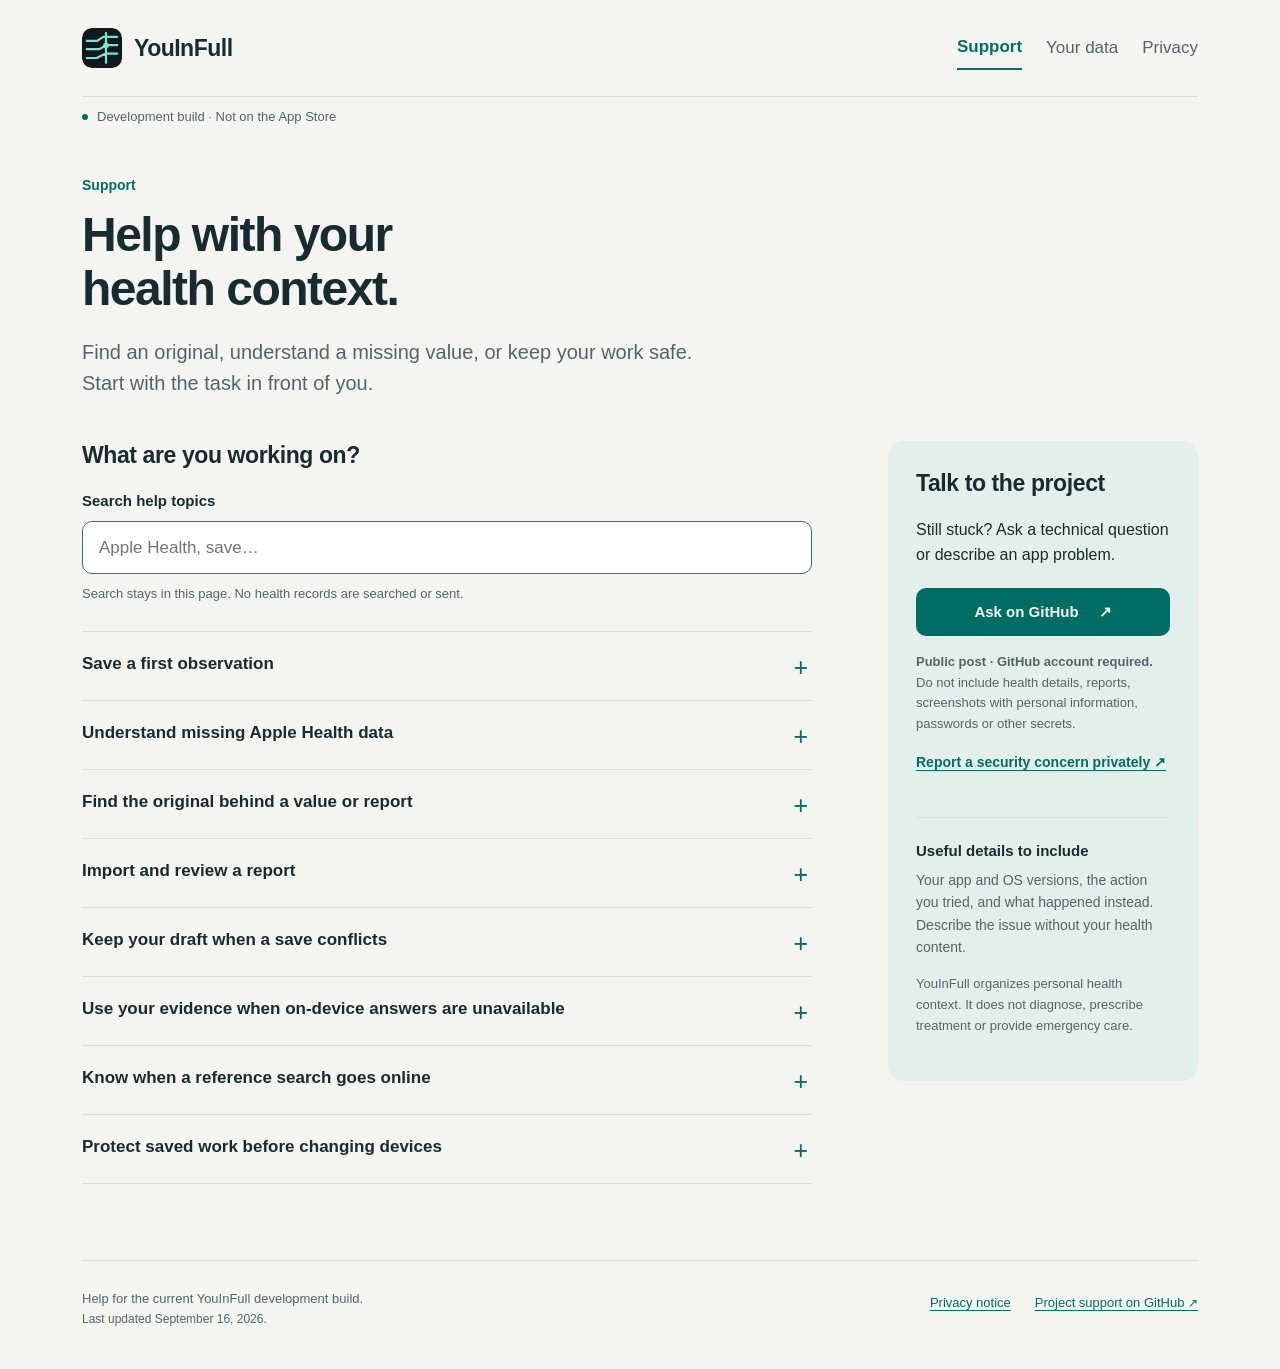
==== index.html @ e1ca1200 "Publish reviewed YouInFull development support and privacy pages" ====
<!doctype html>
<html lang="en"><head><meta charset="utf-8"><meta name="viewport" content="width=device-width,initial-scale=1"><meta name="color-scheme" content="light dark"><meta name="referrer" content="no-referrer"><meta http-equiv="Content-Security-Policy" content="default-src 'none'; style-src 'self'; script-src 'self'; img-src 'self'; connect-src 'none'; base-uri 'none'; form-action 'none'; object-src 'none'"><title>Support — YouInFull</title><meta name="description" content="Help with observations, Apple Health sources, original records and privacy in the current YouInFull development build."><link rel="icon" href="assets/mark.svg" type="image/svg+xml"><link rel="stylesheet" href="assets/style.css"><script src="assets/help.js" defer></script></head>
<body><a class="skip" href="#main">Skip to content</a><header class="header"><a class="brand" href="index.html" aria-label="YouInFull support home"><img src="assets/mark.svg" width="40" height="40" alt=""><span>YouInFull</span></a><nav aria-label="Main navigation"><a href="index.html" aria-current="page">Support</a><a href="your-data.html">Your data</a><a href="privacy.html">Privacy</a></nav></header>
<div class="maturity"><span class="status-dot" aria-hidden="true"></span>Development build · Not on the App Store</div>
<main id="main" tabindex="-1"><section class="intro"><p class="eyebrow">Support</p><h1>Help with your<br class="desktop-break"> health context.</h1><p class="lede">Find an original, understand a missing value, or keep your work safe. Start with the task in front of you.</p></section>
<div class="support-layout"><section class="help-column" aria-labelledby="topics-heading"><h2 id="topics-heading">What are you working on?</h2><div class="search" role="search"><label for="help-search">Search help topics</label><div class="search-controls"><input id="help-search" type="search" placeholder="Apple Health, save…" maxlength="160" autocomplete="off" aria-describedby="search-hint" aria-controls="topics"><button type="button" id="clear-search" hidden>Clear</button></div><p id="search-hint">Search stays in this page. No health records are searched or sent.</p></div><p id="search-status" role="status" aria-live="polite" hidden></p><div id="topics"><details class="topic" id="first-observation" data-topic><summary>Save a first observation</summary><div class="answer"><p>Open <strong>Timeline</strong> and choose <strong>Add an observation</strong>. Write what you noticed, check the date and choose <strong>Save</strong>. You do not need an account or Apple Health access to record your own words.</p><p>The editor closes after the save succeeds. Your observation belongs to the date you chose; open it again to read or edit it.</p></div></details><details class="topic" id="missing-health" data-topic><summary>Understand missing Apple Health data</summary><div class="answer"><p>Open <strong>Settings → Health data &amp; sources</strong> to connect the information you choose. Check the selected time period and the source’s last successful update.</p><p>Apple does not tell an app which individual read permissions you declined. An empty period can mean no readable observations, not necessarily denied access. Gaps are not recorded zeros.</p><p>Manage access in <strong>Apple Health → your profile → Apps → YouInFull</strong>. Changing access does not erase originals in Apple Health.</p></div></details><details class="topic" id="inspect-original" data-topic><summary>Find the original behind a value or report</summary><div class="answer"><p>Choose a measurement’s name or value to open its history and source details. Dates, units, methods and coverage explain what you are looking at; different measurement lanes use different scales.</p><p>For a document, open its record and inspect the retained original. Extracted or organized text is not a replacement for the original report.</p></div></details><details class="topic" id="import-report" data-topic><summary>Import and review a report</summary><div class="answer"><p>Choose <strong>Import a report</strong> on Timeline and select a document with the system file picker. YouInFull retains the imported original on this device.</p><p>Review any proposed organization against the original words and dates before saving it as Health Memory. A generated proposal is not automatically a health fact.</p></div></details><details class="topic" id="save-conflict" data-topic><summary>Keep your draft when a save conflicts</summary><div class="answer"><p>If an item changed while you were editing, keep the editor open. Inspect the saved version, then explicitly choose whether to keep your draft or use the saved version. Choose <strong>Save</strong> only after resolving the difference.</p><p>A removed item cannot be silently restored by an old editor. Where offered, saving your draft as a new item creates a separate identity.</p></div></details><details class="topic" id="answers" data-topic><summary>Use your evidence when on-device answers are unavailable</summary><div class="answer"><p>Open <strong>Settings → Intelligence</strong> to check availability. A compatible device and available Apple model assets are needed for on-device explanations.</p><p>Your saved evidence, investigations, local search and exact comparisons remain useful without an answer. An interpretation may also be withheld when the selected records cannot reliably support it. Inspect the originals or use a smaller, more focused selection.</p></div></details><details class="topic" id="reference-search" data-topic><summary>Know when a reference search goes online</summary><div class="answer"><p>Public-reference searches are different from exploring your own saved health evidence. When you request a reference, the entered term or code is sent to the selected National Library of Medicine service: MedlinePlus Connect, DailyMed or PubMed/NCBI.</p><p>Use a general term or code, not your personal history, name or identifiers. Read <a href="privacy.html#references">what these requests disclose</a>.</p></div></details><details class="topic" id="recovery" data-topic><summary>Protect saved work before changing devices</summary><div class="answer"><p>The current development build does <strong>not</strong> provide supported cross-device transfer or lost-device restore. Its local health store and retained documents are excluded from device backup.</p><p><strong>Do not delete or reinstall the app to troubleshoot.</strong> Removing it can lose YouInFull-owned work on that device. Keep original reports separately. Apple Health’s own data and synchronization are separate from YouInFull-owned observations, investigations and memory.</p><p>See <a href="your-data.html#recovery">device change and recovery</a> for the current boundary.</p></div></details></div><div id="no-results" hidden><h3>No help topics match.</h3><p>Try a shorter phrase or browse all topics.</p><button type="button" id="browse-all">Show all help topics</button></div></section>
<aside class="contact" aria-labelledby="contact-heading"><h2 id="contact-heading">Talk to the project</h2><p>Still stuck? Ask a technical question or describe an app problem.</p><a class="button" href="https://github.com/SubhashchandraBabuMannava/YouInFull-Support/issues/new?template=help.yml">Ask on GitHub <span aria-hidden="true">↗</span></a><p class="small"><strong>Public post · GitHub account required.</strong> Do not include health details, reports, screenshots with personal information, passwords or other secrets.</p><a class="text-action" href="https://github.com/SubhashchandraBabuMannava/YouInFull-Support/security/advisories/new">Report a security concern privately <span aria-hidden="true">↗</span></a><div class="support-checklist"><h3>Useful details to include</h3><p>Your app and OS versions, the action you tried, and what happened instead. Describe the issue without your health content.</p></div><p class="small">YouInFull organizes personal health context. It does not diagnose, prescribe treatment or provide emergency care.</p></aside></div></main>
<footer><p>Help for the current YouInFull development build.<br><span>Last updated September 16, 2026.</span></p><div><a href="privacy.html">Privacy notice</a><a href="https://github.com/SubhashchandraBabuMannava/YouInFull-Support">Project support on GitHub <span aria-hidden="true">↗</span></a></div></footer></body></html>
---- assets/style.css ----
*{box-sizing:border-box}html{scroll-behavior:smooth;scroll-padding-top:24px}body{margin:0;background:var(--canvas);color:var(--ink);font-family:-apple-system,BlinkMacSystemFont,"Segoe UI",sans-serif;font-size:1.0625rem;line-height:1.6;-webkit-font-smoothing:antialiased} :root{--canvas:#f4f5f1;--surface:#fff;--ink:#182c30;--muted:#52666a;--accent:#006d63;--line:#d9e1dc;--soft:#e4eeea}a{color:var(--accent);text-underline-offset:.22em;text-decoration-thickness:1px}a:hover{text-decoration-thickness:2px}a:focus-visible,button:focus-visible,input:focus-visible,summary:focus-visible{outline:3px solid var(--accent);outline-offset:4px}button,input{font:inherit}button,.button{display:inline-flex;align-items:center;justify-content:center;gap:20px;min-height:48px;padding:12px 18px;border:0;border-radius:10px;background:var(--accent);color:var(--canvas);font-weight:600;cursor:pointer;text-decoration:none}button:hover,.button:hover{filter:brightness(.92)}.button:active,button:active{transform:translateY(1px)}[hidden]{display:none!important}.skip{position:absolute;top:-90px;left:20px;z-index:10;background:var(--surface);padding:12px 20px}.skip:focus{top:10px}.header{max-width:1180px;margin:auto;min-height:96px;display:flex;align-items:center;justify-content:space-between;gap:20px;padding:16px 32px}.brand{display:flex;align-items:center;gap:12px;color:var(--ink);font-size:1.4375rem;font-weight:650;letter-spacing:-.5px;text-decoration:none}.brand img{border-radius:10px}nav{display:flex;gap:24px}.header nav a{min-height:44px;display:flex;align-items:center;color:var(--muted);text-decoration:none}.header nav a[aria-current]{color:var(--accent);font-weight:650;border-bottom:2px solid var(--accent)}.maturity{display:flex;align-items:center;gap:9px;max-width:1116px;margin:0 auto;color:var(--muted);font-size:0.8125rem;padding:10px 0;border-top:1px solid var(--line)}.status-dot{width:6px;height:6px;border-radius:50%;background:var(--accent);flex:none}main{max-width:1180px;margin:auto;padding:36px 32px 76px}main:focus{outline:none}.intro{max-width:680px;margin-bottom:42px}.eyebrow{color:var(--accent);font-size:0.875rem;font-weight:650;margin:0 0 12px}h1{font-size:clamp(2rem,4vw,3rem);line-height:1.13;letter-spacing:-1.5px;font-weight:650;margin:0 0 20px}h2{font-size:1.4375rem;line-height:1.3;letter-spacing:-.4px;font-weight:650;margin:0 0 18px}h3{font-size:1.125rem;line-height:1.4;margin:0 0 8px;font-weight:650}p{margin:0 0 16px}.lede{font-size:1.25rem;line-height:1.55;color:var(--muted);max-width:620px}.support-layout{display:grid;grid-template-columns:minmax(0,1fr) 310px;gap:76px;align-items:start}.search{margin:0 0 26px}.search label{font-size:0.9375rem;font-weight:600;display:block;margin-bottom:8px}.search-controls{display:flex;align-items:center;gap:12px}.search input{width:100%;min-width:0;min-height:52px;border:1px solid var(--muted);border-radius:10px;background:var(--surface);color:var(--ink);padding:12px 16px}.search button{padding:10px 14px}.search p{font-size:0.8125rem;color:var(--muted);margin:10px 0 0}.topic{border-top:1px solid var(--line);padding:2px 0}.topic:last-child{border-bottom:1px solid var(--line)}summary{list-style:none;cursor:pointer;position:relative;min-height:64px;padding:18px 2.2rem 18px 0;font-weight:600;line-height:1.45}summary::-webkit-details-marker{display:none}summary:after{content:"+";position:absolute;right:4px;top:15px;color:var(--accent);font-size:1.5625rem;font-weight:400}details[open]>summary:after{content:"−"}.answer{padding:0 24px 10px 0;color:var(--muted)}.answer strong{color:var(--ink);font-weight:600}.answer p:last-child{margin-bottom:16px}.contact{padding:28px;background:var(--soft);border-radius:16px}.contact-mark{margin:0 0 22px}.contact p{font-size:1rem}.contact .button{width:100%;margin:4px 0 16px;font-size:0.9375rem}.contact .small{font-size:0.8125rem;line-height:1.6;color:var(--muted)}.text-action{display:block;min-height:44px;font-size:0.875rem;font-weight:600;margin:10px 0 20px}.support-checklist{padding-top:22px;border-top:1px solid var(--line);margin-top:22px}.support-checklist h3{font-size:0.9375rem}.support-checklist p{font-size:0.875rem;color:var(--muted)}#search-status{font-size:0.875rem;color:var(--muted)}#no-results{padding:20px 0}.reading-layout{display:grid;grid-template-columns:205px minmax(0,700px);gap:60px;align-items:start}.page-index{position:sticky;top:28px;padding-top:8px}.page-index nav{display:flex;flex-direction:column;gap:4px;font-size:0.9375rem}.page-index a{display:block;min-height:44px;padding:9px 0;text-decoration:none}.reading>h1{max-width:650px}.reading section{scroll-margin-top:24px}.reading>section{padding:28px 0 6px}.reading p{max-width:680px}.reading>section p{color:var(--muted)}.reading strong{color:var(--ink)}.reading .distinctions{display:grid;grid-template-columns:1fr 1fr;gap:24px 32px}.distinctions section{padding-top:16px;border-top:1px solid var(--line)}.distinctions p{font-size:1rem}.reading-end{padding-top:28px}.not-found{padding:40px 0 80px}.not-found .button{margin-top:15px}footer{max-width:1116px;margin:auto;padding:28px 0 36px;border-top:1px solid var(--line);display:flex;justify-content:space-between;gap:32px;font-size:0.8125rem;color:var(--muted)}footer p{margin:0}footer div{display:flex;gap:24px;align-items:flex-start}footer a{display:inline-block;min-height:44px;padding-top:4px}footer span{font-size:0.75rem}
@media(prefers-color-scheme:dark){:root{--canvas:#101a1d;--surface:#19272b;--ink:#f1f6f1;--muted:#b4c7c8;--accent:#83dfcb;--line:#364b50;--soft:#19272b}button:hover,.button:hover{filter:brightness(1.1)}}
@media(max-width:900px){.support-layout{gap:32px;grid-template-columns:minmax(0,1fr) 280px}.reading-layout{grid-template-columns:170px minmax(0,1fr);gap:32px}.maturity,footer{margin-left:32px;margin-right:32px}}
@media(max-width:700px){.header{padding:14px 20px;flex-wrap:wrap;gap:4px;min-height:86px}.brand{font-size:1.3125rem}.brand img{width:34px;height:34px}.header nav{gap:20px;font-size:0.875rem;flex-wrap:wrap}.maturity{margin:0 20px;font-size:0.75rem;padding:10px 0}main{padding:30px 20px 44px}.intro{margin-bottom:30px}h1{letter-spacing:-.9px}.desktop-break{display:none}.lede{font-size:1.125rem}.support-layout{display:flex;flex-direction:column;gap:34px}.help-column{width:100%}.contact{width:100%;padding:24px}.contact-mark{width:48px;height:48px;margin-bottom:16px}.contact .button{width:auto}.reading-layout{display:flex;flex-direction:column;gap:20px}.page-index{position:static;width:100%;padding:0}.page-index>.eyebrow{margin-bottom:2px}.page-index nav{flex-direction:row;flex-wrap:wrap;gap:0 20px;font-size:0.875rem}.page-index a{min-height:44px}.reading .distinctions{grid-template-columns:1fr;gap:4px}.answer{padding-right:0}.search-controls{gap:8px}footer{margin:0 20px;padding:24px 0;display:block}footer div{gap:22px;margin-top:16px}.reading>section{padding-top:24px}}
@media(max-width:390px){.header{gap:8px}.header nav{width:100%;justify-content:space-between}.header nav a{min-height:44px}.maturity{font-size:0.75rem}.search-controls{flex-wrap:wrap}.search input{flex:1 1 210px}.search button{flex:none}}
@media(prefers-contrast:more){:root{--muted:#253d42;--line:#64766e}a{text-decoration-thickness:2px}summary{font-weight:700}}@media(prefers-contrast:more) and (prefers-color-scheme:dark){:root{--muted:#e5eeeb;--line:#859c93}}
@media(prefers-reduced-motion:reduce){html{scroll-behavior:auto}*,*:before,*:after{transition:none!important;animation:none!important}.button:active,button:active{transform:none}}
@media print{body{background:#fff;color:#000}header,.maturity,.page-index,footer,.search,#search-status{display:none}.reading-layout,.support-layout{display:block}main{max-width:none;padding:0}h1{font-size:28pt}.reading>section{break-inside:avoid}a{color:#000}.contact{background:none}details:not([open])>.answer{display:block}summary:after{display:none}}
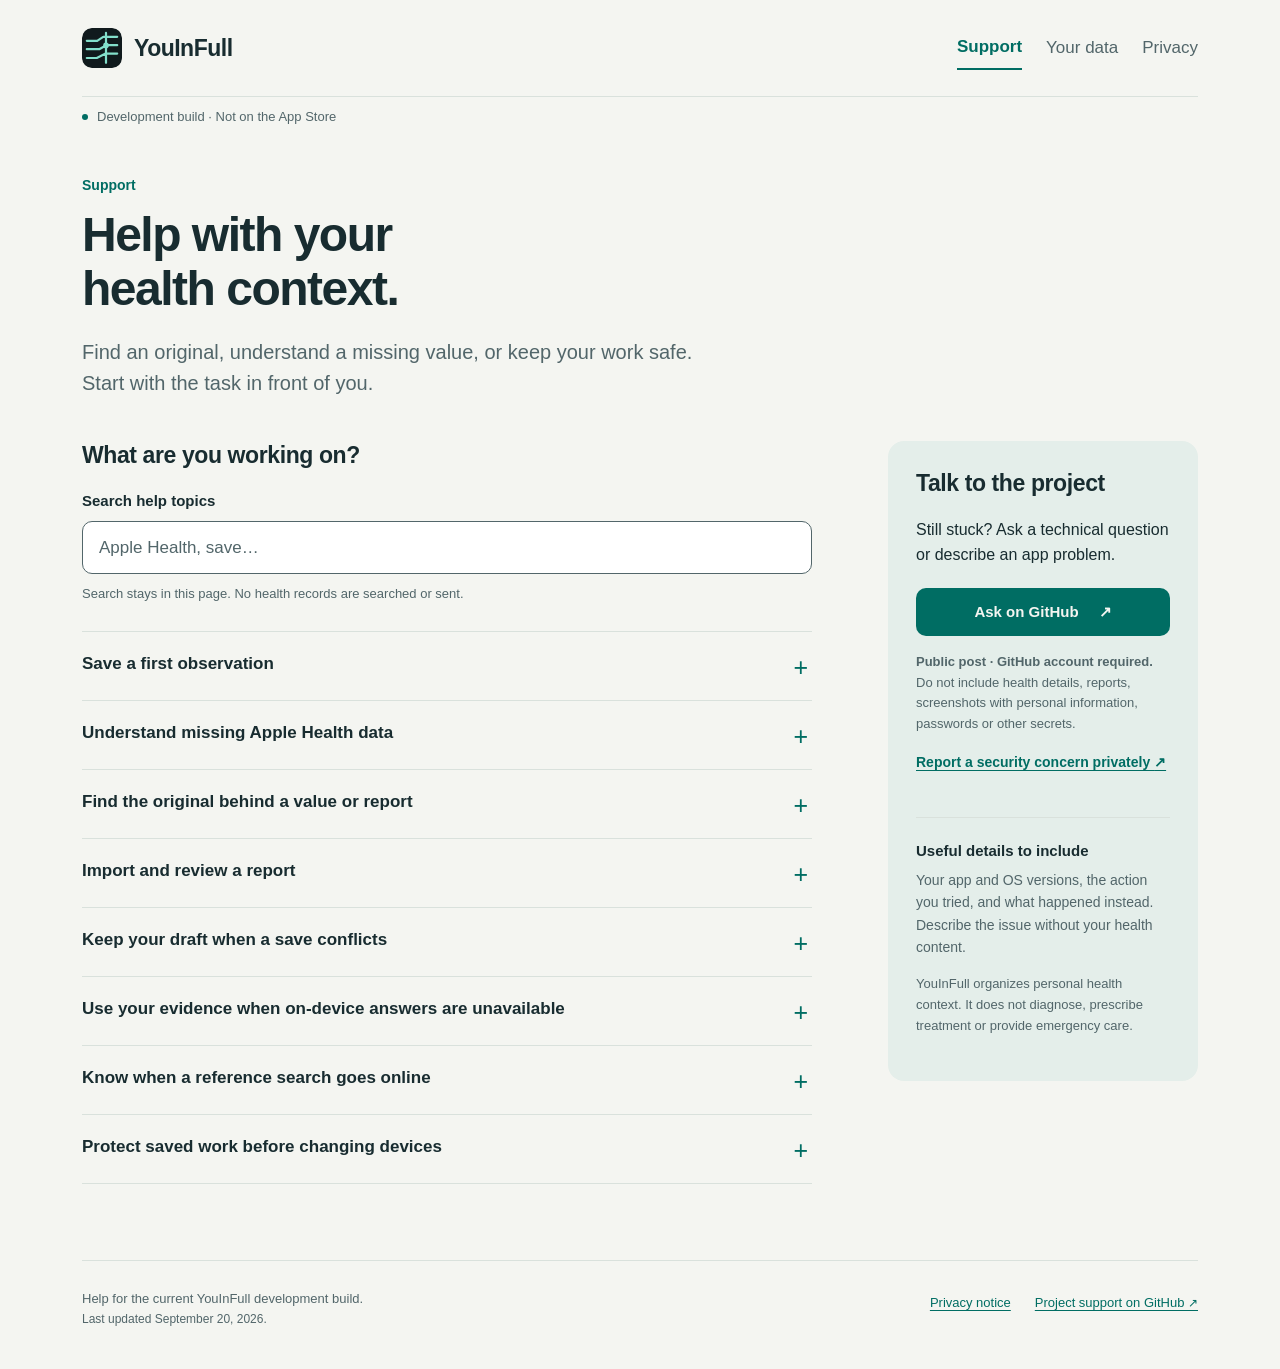
==== commit f1c14a7b: "Publish reviewed YouInFull development support and privacy pages" ====
--- a/index.html
+++ b/index.html
@@ -3,6 +3,6 @@
 <body><a class="skip" href="#main">Skip to content</a><header class="header"><a class="brand" href="index.html" aria-label="YouInFull support home"><img src="assets/mark.svg" width="40" height="40" alt=""><span>YouInFull</span></a><nav aria-label="Main navigation"><a href="index.html" aria-current="page">Support</a><a href="your-data.html">Your data</a><a href="privacy.html">Privacy</a></nav></header>
 <div class="maturity"><span class="status-dot" aria-hidden="true"></span>Development build · Not on the App Store</div>
 <main id="main" tabindex="-1"><section class="intro"><p class="eyebrow">Support</p><h1>Help with your<br class="desktop-break"> health context.</h1><p class="lede">Find an original, understand a missing value, or keep your work safe. Start with the task in front of you.</p></section>
-<div class="support-layout"><section class="help-column" aria-labelledby="topics-heading"><h2 id="topics-heading">What are you working on?</h2><div class="search" role="search"><label for="help-search">Search help topics</label><div class="search-controls"><input id="help-search" type="search" placeholder="Apple Health, save…" maxlength="160" autocomplete="off" aria-describedby="search-hint" aria-controls="topics"><button type="button" id="clear-search" hidden>Clear</button></div><p id="search-hint">Search stays in this page. No health records are searched or sent.</p></div><p id="search-status" role="status" aria-live="polite" hidden></p><div id="topics"><details class="topic" id="first-observation" data-topic><summary>Save a first observation</summary><div class="answer"><p>Open <strong>Timeline</strong> and choose <strong>Add an observation</strong>. Write what you noticed, check the date and choose <strong>Save</strong>. You do not need an account or Apple Health access to record your own words.</p><p>The editor closes after the save succeeds. Your observation belongs to the date you chose; open it again to read or edit it.</p></div></details><details class="topic" id="missing-health" data-topic><summary>Understand missing Apple Health data</summary><div class="answer"><p>Open <strong>Settings → Health data &amp; sources</strong> to connect the information you choose. Check the selected time period and the source’s last successful update.</p><p>Apple does not tell an app which individual read permissions you declined. An empty period can mean no readable observations, not necessarily denied access. Gaps are not recorded zeros.</p><p>Manage access in <strong>Apple Health → your profile → Apps → YouInFull</strong>. Changing access does not erase originals in Apple Health.</p></div></details><details class="topic" id="inspect-original" data-topic><summary>Find the original behind a value or report</summary><div class="answer"><p>Choose a measurement’s name or value to open its history and source details. Dates, units, methods and coverage explain what you are looking at; different measurement lanes use different scales.</p><p>For a document, open its record and inspect the retained original. Extracted or organized text is not a replacement for the original report.</p></div></details><details class="topic" id="import-report" data-topic><summary>Import and review a report</summary><div class="answer"><p>Choose <strong>Import a report</strong> on Timeline and select a document with the system file picker. YouInFull retains the imported original on this device.</p><p>Review any proposed organization against the original words and dates before saving it as Health Memory. A generated proposal is not automatically a health fact.</p></div></details><details class="topic" id="save-conflict" data-topic><summary>Keep your draft when a save conflicts</summary><div class="answer"><p>If an item changed while you were editing, keep the editor open. Inspect the saved version, then explicitly choose whether to keep your draft or use the saved version. Choose <strong>Save</strong> only after resolving the difference.</p><p>A removed item cannot be silently restored by an old editor. Where offered, saving your draft as a new item creates a separate identity.</p></div></details><details class="topic" id="answers" data-topic><summary>Use your evidence when on-device answers are unavailable</summary><div class="answer"><p>Open <strong>Settings → Intelligence</strong> to check availability. A compatible device and available Apple model assets are needed for on-device explanations.</p><p>Your saved evidence, investigations, local search and exact comparisons remain useful without an answer. An interpretation may also be withheld when the selected records cannot reliably support it. Inspect the originals or use a smaller, more focused selection.</p></div></details><details class="topic" id="reference-search" data-topic><summary>Know when a reference search goes online</summary><div class="answer"><p>Public-reference searches are different from exploring your own saved health evidence. When you request a reference, the entered term or code is sent to the selected National Library of Medicine service: MedlinePlus Connect, DailyMed or PubMed/NCBI.</p><p>Use a general term or code, not your personal history, name or identifiers. Read <a href="privacy.html#references">what these requests disclose</a>.</p></div></details><details class="topic" id="recovery" data-topic><summary>Protect saved work before changing devices</summary><div class="answer"><p>The current development build does <strong>not</strong> provide supported cross-device transfer or lost-device restore. Its local health store and retained documents are excluded from device backup.</p><p><strong>Do not delete or reinstall the app to troubleshoot.</strong> Removing it can lose YouInFull-owned work on that device. Keep original reports separately. Apple Health’s own data and synchronization are separate from YouInFull-owned observations, investigations and memory.</p><p>See <a href="your-data.html#recovery">device change and recovery</a> for the current boundary.</p></div></details></div><div id="no-results" hidden><h3>No help topics match.</h3><p>Try a shorter phrase or browse all topics.</p><button type="button" id="browse-all">Show all help topics</button></div></section>
+<div class="support-layout"><section class="help-column" aria-labelledby="topics-heading"><h2 id="topics-heading">What are you working on?</h2><div class="search" role="search"><label for="help-search">Search help topics</label><div class="search-controls"><input id="help-search" type="search" placeholder="Apple Health, save…" maxlength="160" autocomplete="off" aria-describedby="search-hint" aria-controls="topics"><button type="button" id="clear-search" hidden>Clear</button></div><p id="search-hint">Search stays in this page. No health records are searched or sent.</p></div><p id="search-status" role="status" aria-live="polite" hidden></p><div id="topics"><details class="topic" id="first-observation" data-topic><summary>Save a first observation</summary><div class="answer"><p>Open <strong>Timeline</strong> and choose <strong>Add an observation</strong>. Write what you noticed, check the date and choose <strong>Save</strong>. You do not need an account or Apple Health access to record your own words.</p><p>The editor closes after the save succeeds. Your observation belongs to the date you chose; open it again to read or edit it.</p></div></details><details class="topic" id="missing-health" data-topic><summary>Understand missing Apple Health data</summary><div class="answer"><p>Open <strong>Settings → Health data &amp; sources</strong> to connect the information you choose. Check the selected time period and the source’s last successful update.</p><p>Apple does not tell an app which individual read permissions you declined. An empty period can mean no readable observations, not necessarily denied access. Gaps are not recorded zeros.</p><p>Manage access in <strong>Apple Health → your profile → Apps → YouInFull</strong>. Changing access does not erase originals in Apple Health.</p></div></details><details class="topic" id="inspect-original" data-topic><summary>Find the original behind a value or report</summary><div class="answer"><p>Choose a measurement’s name or value to open its history and source details. Dates, units, methods and coverage explain what you are looking at; different measurement lanes use different scales.</p><p>For a document, open its record and inspect the retained original. Extracted or organized text is not a replacement for the original report.</p></div></details><details class="topic" id="import-report" data-topic><summary>Import and review a report</summary><div class="answer"><p>Choose <strong>Import a report</strong> on Timeline and select a document with the system file picker. YouInFull retains the imported original on this device.</p><p>Review any proposed organization against the original words and dates before saving it as Health Memory. A generated proposal is not automatically a health fact.</p></div></details><details class="topic" id="save-conflict" data-topic><summary>Keep your draft when a save conflicts</summary><div class="answer"><p>If an item changed while you were editing, keep the editor open. Inspect the saved version, then explicitly choose whether to keep your draft or use the saved version. Choose <strong>Save</strong> only after resolving the difference.</p><p>A removed item cannot be silently restored by an old editor. Where offered, saving your draft as a new item creates a separate identity.</p></div></details><details class="topic" id="answers" data-topic><summary>Use your evidence when on-device answers are unavailable</summary><div class="answer"><p>Open <strong>Settings → Intelligence</strong> to check availability. A compatible device and available Apple model assets are needed for on-device explanations.</p><p>Your saved evidence, investigations, local search and exact comparisons remain useful without an answer. An interpretation may also be withheld when the selected records cannot reliably support it. Inspect the originals or use a smaller, more focused selection.</p></div></details><details class="topic" id="reference-search" data-topic><summary>Know when a reference search goes online</summary><div class="answer"><p>Public-reference searches are different from exploring your own saved health evidence. When you request a reference, the entered term or code is sent to the selected National Library of Medicine service: MedlinePlus Connect, DailyMed or PubMed/NCBI.</p><p>Use a general term or code, not your personal history, name or identifiers. Read <a href="privacy.html#references">what these requests disclose</a>.</p></div></details><details class="topic" id="recovery" data-topic><summary>Protect saved work before changing devices</summary><div class="answer"><p>Create an encrypted archive in <strong>Settings → Recovery archives</strong>. Keep it outside this device and keep its recovery key separately. On the destination, open the archive from Files, enter the key, review its contents and explicitly restore.</p><p>An archive left only on the original device cannot protect against losing that device. The app’s working store is excluded from device backup; automatic cloud backup is not provided. Reconnect Apple Health and review reminder choices after restoration.</p><p>Keep original reports independently too. Read <a href="your-data.html#recovery">device change and recovery</a> before removing or reinstalling the app.</p></div></details></div><div id="no-results" hidden><h3>No help topics match.</h3><p>Try a shorter phrase or browse all topics.</p><button type="button" id="browse-all">Show all help topics</button></div></section>
 <aside class="contact" aria-labelledby="contact-heading"><h2 id="contact-heading">Talk to the project</h2><p>Still stuck? Ask a technical question or describe an app problem.</p><a class="button" href="https://github.com/SubhashchandraBabuMannava/YouInFull-Support/issues/new?template=help.yml">Ask on GitHub <span aria-hidden="true">↗</span></a><p class="small"><strong>Public post · GitHub account required.</strong> Do not include health details, reports, screenshots with personal information, passwords or other secrets.</p><a class="text-action" href="https://github.com/SubhashchandraBabuMannava/YouInFull-Support/security/advisories/new">Report a security concern privately <span aria-hidden="true">↗</span></a><div class="support-checklist"><h3>Useful details to include</h3><p>Your app and OS versions, the action you tried, and what happened instead. Describe the issue without your health content.</p></div><p class="small">YouInFull organizes personal health context. It does not diagnose, prescribe treatment or provide emergency care.</p></aside></div></main>
-<footer><p>Help for the current YouInFull development build.<br><span>Last updated September 16, 2026.</span></p><div><a href="privacy.html">Privacy notice</a><a href="https://github.com/SubhashchandraBabuMannava/YouInFull-Support">Project support on GitHub <span aria-hidden="true">↗</span></a></div></footer></body></html>+<footer><p>Help for the current YouInFull development build.<br><span>Last updated September 20, 2026.</span></p><div><a href="privacy.html">Privacy notice</a><a href="https://github.com/SubhashchandraBabuMannava/YouInFull-Support">Project support on GitHub <span aria-hidden="true">↗</span></a></div></footer></body></html>
--- a/assets/style.css
+++ b/assets/style.css
@@ -6,3 +6,5 @@
 @media(prefers-contrast:more){:root{--muted:#253d42;--line:#64766e}a{text-decoration-thickness:2px}summary{font-weight:700}}@media(prefers-contrast:more) and (prefers-color-scheme:dark){:root{--muted:#e5eeeb;--line:#859c93}}
 @media(prefers-reduced-motion:reduce){html{scroll-behavior:auto}*,*:before,*:after{transition:none!important;animation:none!important}.button:active,button:active{transform:none}}
 @media print{body{background:#fff;color:#000}header,.maturity,.page-index,footer,.search,#search-status{display:none}.reading-layout,.support-layout{display:block}main{max-width:none;padding:0}h1{font-size:28pt}.reading>section{break-inside:avoid}a{color:#000}.contact{background:none}details:not([open])>.answer{display:block}summary:after{display:none}}
+
+.search input::placeholder{color:var(--muted);opacity:1}
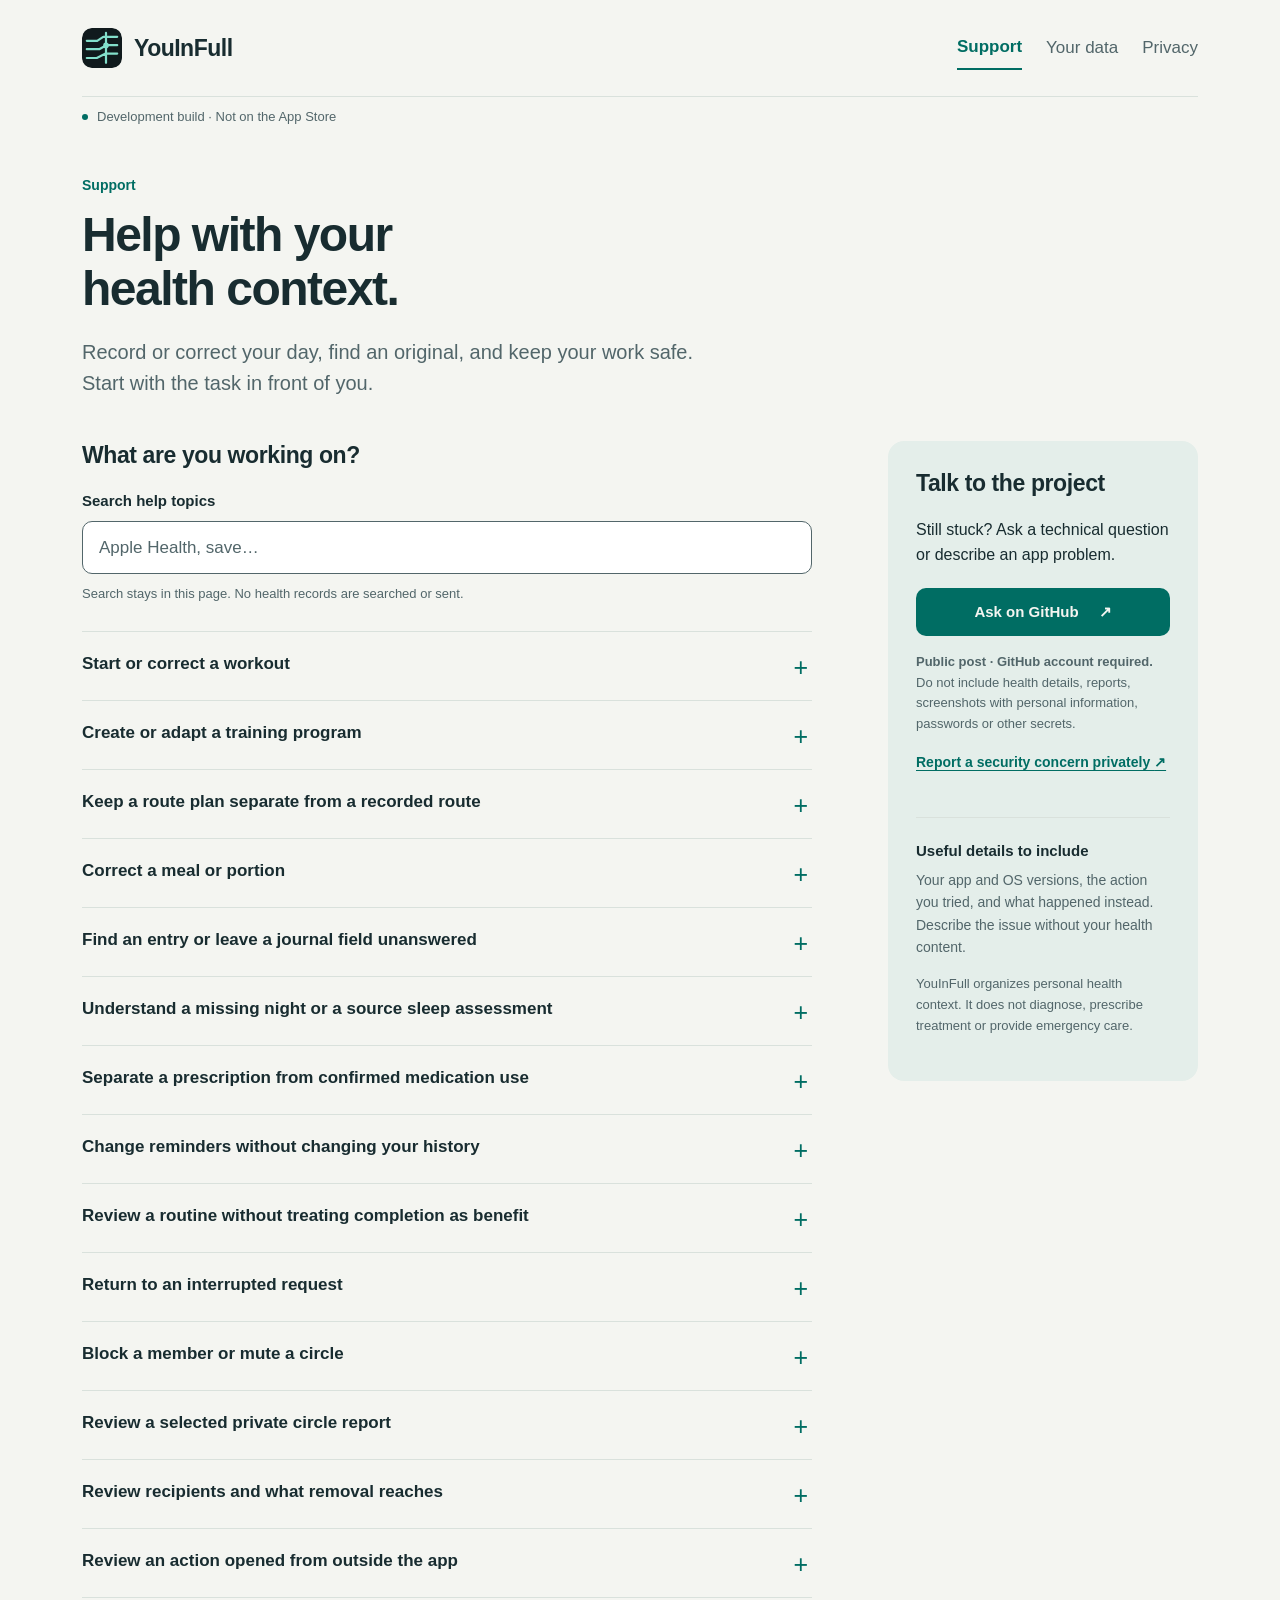
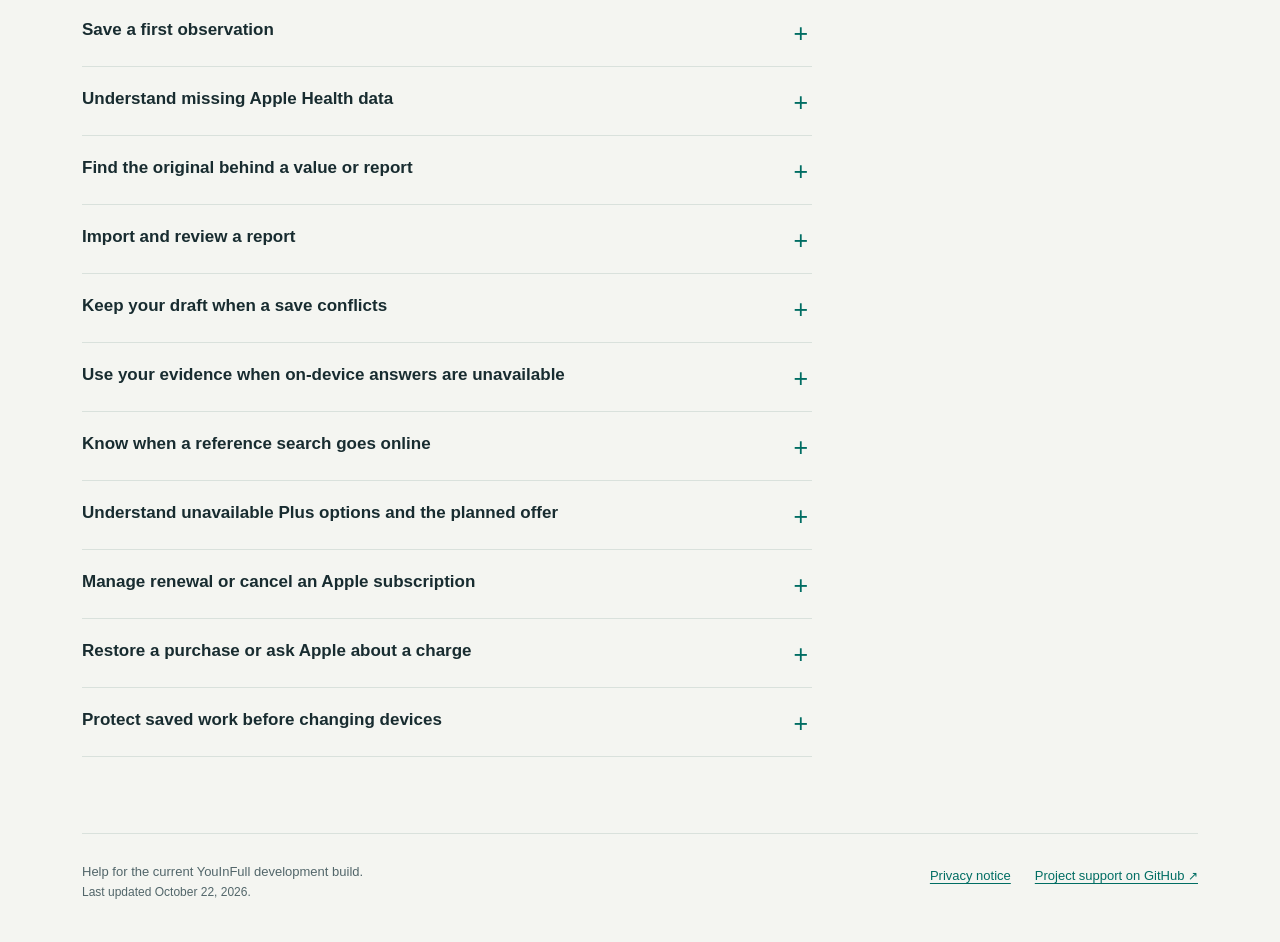
==== commit 1a32b042: "Publish reviewed YouInFull development support and privacy pages" ====
--- a/index.html
+++ b/index.html
@@ -1,8 +1,8 @@
 <!doctype html>
-<html lang="en"><head><meta charset="utf-8"><meta name="viewport" content="width=device-width,initial-scale=1"><meta name="color-scheme" content="light dark"><meta name="referrer" content="no-referrer"><meta http-equiv="Content-Security-Policy" content="default-src 'none'; style-src 'self'; script-src 'self'; img-src 'self'; connect-src 'none'; base-uri 'none'; form-action 'none'; object-src 'none'"><title>Support — YouInFull</title><meta name="description" content="Help with observations, Apple Health sources, original records and privacy in the current YouInFull development build."><link rel="icon" href="assets/mark.svg" type="image/svg+xml"><link rel="stylesheet" href="assets/style.css"><script src="assets/help.js" defer></script></head>
+<html lang="en"><head><meta charset="utf-8"><meta name="viewport" content="width=device-width,initial-scale=1"><meta name="color-scheme" content="light dark"><meta name="referrer" content="no-referrer"><meta http-equiv="Content-Security-Policy" content="default-src 'none'; style-src 'self'; script-src 'self'; img-src 'self'; connect-src 'none'; base-uri 'none'; form-action 'none'; object-src 'none'"><title>Support — YouInFull</title><meta name="description" content="Help with workouts, meals, journal entries, medication records, sources and saved work in the current YouInFull development build."><link rel="icon" href="assets/mark.svg" type="image/svg+xml"><link rel="stylesheet" href="assets/style.css"><script src="assets/help.js" defer></script></head>
 <body><a class="skip" href="#main">Skip to content</a><header class="header"><a class="brand" href="index.html" aria-label="YouInFull support home"><img src="assets/mark.svg" width="40" height="40" alt=""><span>YouInFull</span></a><nav aria-label="Main navigation"><a href="index.html" aria-current="page">Support</a><a href="your-data.html">Your data</a><a href="privacy.html">Privacy</a></nav></header>
 <div class="maturity"><span class="status-dot" aria-hidden="true"></span>Development build · Not on the App Store</div>
-<main id="main" tabindex="-1"><section class="intro"><p class="eyebrow">Support</p><h1>Help with your<br class="desktop-break"> health context.</h1><p class="lede">Find an original, understand a missing value, or keep your work safe. Start with the task in front of you.</p></section>
-<div class="support-layout"><section class="help-column" aria-labelledby="topics-heading"><h2 id="topics-heading">What are you working on?</h2><div class="search" role="search"><label for="help-search">Search help topics</label><div class="search-controls"><input id="help-search" type="search" placeholder="Apple Health, save…" maxlength="160" autocomplete="off" aria-describedby="search-hint" aria-controls="topics"><button type="button" id="clear-search" hidden>Clear</button></div><p id="search-hint">Search stays in this page. No health records are searched or sent.</p></div><p id="search-status" role="status" aria-live="polite" hidden></p><div id="topics"><details class="topic" id="first-observation" data-topic><summary>Save a first observation</summary><div class="answer"><p>Open <strong>Timeline</strong> and choose <strong>Add an observation</strong>. Write what you noticed, check the date and choose <strong>Save</strong>. You do not need an account or Apple Health access to record your own words.</p><p>The editor closes after the save succeeds. Your observation belongs to the date you chose; open it again to read or edit it.</p></div></details><details class="topic" id="missing-health" data-topic><summary>Understand missing Apple Health data</summary><div class="answer"><p>Open <strong>Settings → Health data &amp; sources</strong> to connect the information you choose. Check the selected time period and the source’s last successful update.</p><p>Apple does not tell an app which individual read permissions you declined. An empty period can mean no readable observations, not necessarily denied access. Gaps are not recorded zeros.</p><p>Manage access in <strong>Apple Health → your profile → Apps → YouInFull</strong>. Changing access does not erase originals in Apple Health.</p></div></details><details class="topic" id="inspect-original" data-topic><summary>Find the original behind a value or report</summary><div class="answer"><p>Choose a measurement’s name or value to open its history and source details. Dates, units, methods and coverage explain what you are looking at; different measurement lanes use different scales.</p><p>For a document, open its record and inspect the retained original. Extracted or organized text is not a replacement for the original report.</p></div></details><details class="topic" id="import-report" data-topic><summary>Import and review a report</summary><div class="answer"><p>Choose <strong>Import a report</strong> on Timeline and select a document with the system file picker. YouInFull retains the imported original on this device.</p><p>Review any proposed organization against the original words and dates before saving it as Health Memory. A generated proposal is not automatically a health fact.</p></div></details><details class="topic" id="save-conflict" data-topic><summary>Keep your draft when a save conflicts</summary><div class="answer"><p>If an item changed while you were editing, keep the editor open. Inspect the saved version, then explicitly choose whether to keep your draft or use the saved version. Choose <strong>Save</strong> only after resolving the difference.</p><p>A removed item cannot be silently restored by an old editor. Where offered, saving your draft as a new item creates a separate identity.</p></div></details><details class="topic" id="answers" data-topic><summary>Use your evidence when on-device answers are unavailable</summary><div class="answer"><p>Open <strong>Settings → Intelligence</strong> to check availability. A compatible device and available Apple model assets are needed for on-device explanations.</p><p>Your saved evidence, investigations, local search and exact comparisons remain useful without an answer. An interpretation may also be withheld when the selected records cannot reliably support it. Inspect the originals or use a smaller, more focused selection.</p></div></details><details class="topic" id="reference-search" data-topic><summary>Know when a reference search goes online</summary><div class="answer"><p>Public-reference searches are different from exploring your own saved health evidence. When you request a reference, the entered term or code is sent to the selected National Library of Medicine service: MedlinePlus Connect, DailyMed or PubMed/NCBI.</p><p>Use a general term or code, not your personal history, name or identifiers. Read <a href="privacy.html#references">what these requests disclose</a>.</p></div></details><details class="topic" id="recovery" data-topic><summary>Protect saved work before changing devices</summary><div class="answer"><p>Create an encrypted archive in <strong>Settings → Recovery archives</strong>. Keep it outside this device and keep its recovery key separately. On the destination, open the archive from Files, enter the key, review its contents and explicitly restore.</p><p>An archive left only on the original device cannot protect against losing that device. The app’s working store is excluded from device backup; automatic cloud backup is not provided. Reconnect Apple Health and review reminder choices after restoration.</p><p>Keep original reports independently too. Read <a href="your-data.html#recovery">device change and recovery</a> before removing or reinstalling the app.</p></div></details></div><div id="no-results" hidden><h3>No help topics match.</h3><p>Try a shorter phrase or browse all topics.</p><button type="button" id="browse-all">Show all help topics</button></div></section>
+<main id="main" tabindex="-1"><section class="intro"><p class="eyebrow">Support</p><h1>Help with your<br class="desktop-break"> health context.</h1><p class="lede">Record or correct your day, find an original, and keep your work safe. Start with the task in front of you.</p></section>
+<div class="support-layout"><section class="help-column" aria-labelledby="topics-heading"><h2 id="topics-heading">What are you working on?</h2><div class="search" role="search"><label for="help-search">Search help topics</label><div class="search-controls"><input id="help-search" type="search" placeholder="Apple Health, save…" maxlength="160" autocomplete="off" aria-describedby="search-hint" aria-controls="topics"><button type="button" id="clear-search" hidden>Clear</button></div><p id="search-hint">Search stays in this page. No health records are searched or sent.</p></div><p id="search-status" role="status" aria-live="polite" hidden></p><div id="topics"><details class="topic" id="workout-start-edit" data-topic><summary>Start or correct a workout</summary><div class="answer"><p>In <strong>Workouts</strong>, choose <strong>Start a workout</strong>. Manual timers do not create sensor readings. During an active session, use <strong>Pause recording</strong>, <strong>Resume recording</strong> or <strong>Finish workout</strong> as appropriate.</p><p>Open a recorded workout to correct an entered set with <strong>Edit this set</strong>, or use <strong>Add a set to this history</strong> where available. Set corrections stay in YouInFull; they do not rewrite recorded times or existing Apple Health copies. A planned session does not count as a recorded workout.</p></div></details><details class="topic" id="training-program" data-topic><summary>Create or adapt a training program</summary><div class="answer"><p>Open <strong>Training programs</strong> from Workouts. Choose <strong>Create program</strong> to write your own program, or <strong>Programs &amp; exercises</strong> to browse examples. Review a proposal before choosing to keep it.</p><p>In a saved program, use <strong>Edit draft</strong> for a draft or <strong>Adapt program</strong> for an accepted program. <strong>Pause program</strong> keeps its planned dates and prescriptions. Resuming does not add catch-up work. Recorded sessions keep their saved prescription; changing a plan does not change what was performed.</p></div></details><details class="topic" id="route-plans-recordings" data-topic><summary>Keep a route plan separate from a recorded route</summary><div class="answer"><p>Open <strong>Route plans</strong> from Workouts to inspect or create a plan. Use a recorded workout and its source to inspect the route actually recorded for that session. A planned map is not proof of where you travelled.</p><p>If a recorded route is missing, check the selected workout and connected source. No route data does not mean no activity. Keep the original activity file when you have one; review it before choosing <strong>Import activity file</strong>.</p></div></details><details class="topic" id="meal-portion" data-topic><summary>Correct a meal or portion</summary><div class="answer"><p>In <strong>Nutrition</strong>, use <strong>Meal history</strong> to find the saved meal, then choose <strong>Edit meal</strong>. Check its time, foods, selected portions and entered quantities before choosing <strong>Save meal</strong>.</p><p>Inspect the nutrient basis and unit for each food. An unknown conversion cannot supply a nutrient total; check the source or enter a compatible quantity. A blank day does not mean no food. To repeat an earlier meal, choose <strong>Repeat as a new meal</strong> and review the new time and portions instead of changing the original meal.</p></div></details><details class="topic" id="journal-missing" data-topic><summary>Find an entry or leave a journal field unanswered</summary><div class="answer"><p>Open <strong>Journal</strong>, select <strong>All entries</strong> and check both <strong>By occurrence date</strong> and <strong>Without an occurrence date</strong>. Use <strong>Show earlier entries</strong> for older work, or Search for your words. A month-only date does not identify a particular day.</p><p>Use <strong>Check in</strong> for a new entry. Open an entry and choose <strong>Edit entry</strong> to correct it; <strong>Earlier versions</strong> shows retained changes. Date, ratings and body locations are optional. An unanswered item stays missing, rather than becoming a zero or an absent symptom.</p></div></details><details class="topic" id="sleep-source-context" data-topic><summary>Understand a missing night or a source sleep assessment</summary><div class="answer"><p>Open <strong>Sleep &amp; recovery</strong> and check the selected day and source. If the selected day has no episode, use <strong>Open latest recorded night</strong> where offered, or check sleep access in Apple Health. You can still choose <strong>Log how you feel</strong> without a recorded night.</p><p>Read recorded intervals and source assessments with their method and source. Different devices may describe the same night differently. Missing stages or a missing assessment do not establish that you had no sleep, and a source assessment does not replace your own observations.</p></div></details><details class="topic" id="medication-use" data-topic><summary>Separate a prescription from confirmed medication use</summary><div class="answer"><p>In <strong>Medications</strong>, <strong>Prescriptions &amp; recorded dose events</strong> shows source records. These records do not establish what you currently take. Choose <strong>Add medication-use entry</strong> to keep an account you have reviewed, or open an existing entry to edit confirmed use.</p><p>Use <strong>View &amp; log</strong> to inspect the entry and record or correct a taken, skipped or not-recorded event. Review the original words, amount, time and schedule before saving. A missing event does not mean a missed dose. Do not infer a dose change or interaction assurance from an imported prescription or an app reminder.</p></div></details><details class="topic" id="reminder-choices" data-topic><summary>Change reminders without changing your history</summary><div class="answer"><p>Open <strong>Settings → Notifications</strong> to inspect this device’s choices, preview settings and quiet hours. Choose <strong>Refresh pending notifications</strong> to check the queue. If device permission is missing, use <strong>Open notification settings</strong>.</p><p><strong>Pause all reminders here</strong> keeps saved schedules and history. A reminder never records a dose, completes a care task, starts a workout or writes a check-in. Medication names appear only when you choose a named preview for that medication on this device. Review these choices again after changing devices.</p></div></details><details class="topic" id="routine-record-review" data-topic><summary>Review a routine without treating completion as benefit</summary><div class="answer"><p>Open the saved routine and its <strong>Entries and history</strong>. Record what you chose to do separately from a source measurement or a result you observed. Missing or outdated source data does not count as a new completion.</p><p>Use <strong>Prepare a new revision</strong> when the routine needs to change, and review the revision before activating it. Earlier recorded history remains distinct. Completing an action alone does not show that it caused a health change.</p></div></details><details class="topic" id="interrupted-request" data-topic><summary>Return to an interrupted request</summary><div class="answer"><p>Return to the original task and inspect its saved state before starting it again. A retained draft is work to review; opening it does not save a meal, workout, journal entry or care preparation. Review its sources and any differences, then save in the appropriate editor when you choose to keep it.</p><p>For an online action marked as needing a result check, use its checking control first. A dropped connection does not establish whether the original action completed. Keep independent work available while checking; do not repeatedly send the same action just because its result is unknown.</p><p><a href="#recovery">An encrypted recovery archive</a> preserves saved work from its creation time. It is separate from a selected draft and from automatic synchronization.</p></div></details><details class="topic" id="circle-block-mute" data-topic><summary>Block a member or mute a circle</summary><div class="answer"><p>Circle connections are still in development. In the current circle controls, open the circle and its <strong>Members</strong>, then choose <strong>Block member</strong>. Review the confirmation: the choice applies across your circles in the current workspace on this device. That member’s posts become hidden and new direct invitations and approvals involving them are stopped here. Membership and saved originals remain.</p><p>Open <strong>Blocked members</strong> from Circles to choose <strong>Unblock member</strong>, including when the member is no longer in a current circle. A different person with the same display name is not automatically blocked. Use <strong>Mute this circle</strong> to change its notification preference while keeping its feed. Remote notification delivery is still in development.</p><p>A request already sent still needs its original result checked. Blocking is not member removal or erasure of another person’s copy. Read <a href="privacy.html#sharing">what the choices reach</a>.</p></div></details><details class="topic" id="circle-private-report" data-topic><summary>Review a selected private circle report</summary><div class="answer"><p>Use <strong>Prepare a private report</strong> from the selected member or displayed shared entry. Review the member and device information, choose individual excerpts when offered, and write only the explanation needed for the concern. Files, your health archive and other members’ messages are excluded from the prepared report.</p><p>Read <strong>Review the complete report</strong> before choosing <strong>Copy this report</strong>. The copy stays on this device’s clipboard for five minutes. <strong>Continue to private reporting</strong> opens the existing GitHub form without sending the report text in its link. A GitHub account is required; project participants handling the report receive what you choose to submit.</p><p>Nothing is automatically submitted. Do not paste the report into a public support issue. A submitted report or a copy pasted elsewhere is not removed when the device clipboard expires. Read <a href="privacy.html#sharing">private-report information handling</a>.</p></div></details><details class="topic" id="recipients-erasure" data-topic><summary>Review recipients and what removal reaches</summary><div class="answer"><p>Before exporting or sharing, review the exact selected content and intended recipients. In an enabled circle, choose <strong>Check members</strong> before relying on a saved member list. If an original member action needs checking, use <strong>Check original result</strong> before repeating it.</p><p><strong>Remove from this device</strong> removes a local copy. It does not establish that a recipient’s copy was erased. Read each removal confirmation for its scope and any result that still needs checking. A file already exported outside YouInFull can remain with its recipient. See <a href="your-data.html#sharing">sharing and removal</a>.</p></div></details><details class="topic" id="native-action-review" data-topic><summary>Review an action opened from outside the app</summary><div class="answer"><p>When an available shortcut or other device surface opens YouInFull, check the selected person, task and draft before acting. Review proposed values in the editor and explicitly save when you choose to keep them.</p><p>If the task changed or was removed, open the app and choose current work instead of repeatedly invoking an older action. A preview or an opened draft does not prove that anything was recorded. Your other saved work remains available.</p></div></details><details class="topic" id="first-observation" data-topic><summary>Save a first observation</summary><div class="answer"><p>Open <strong>Timeline</strong> and choose <strong>Add an observation</strong>. Write what you noticed, check the date and choose <strong>Save</strong>. You do not need an account or Apple Health access to record your own words.</p><p>The editor closes after the save succeeds. Your observation belongs to the date you chose; open it again to read or edit it.</p></div></details><details class="topic" id="missing-health" data-topic><summary>Understand missing Apple Health data</summary><div class="answer"><p>Open <strong>Settings → Health data &amp; sources</strong> to connect the information you choose. Check the selected time period and the source’s last successful update.</p><p>Apple does not tell an app which individual read permissions you declined. An empty period can mean no readable observations, not necessarily denied access. Gaps are not recorded zeros.</p><p>Manage access in <strong>Apple Health → your profile → Apps → YouInFull</strong>. Changing access does not erase originals in Apple Health.</p></div></details><details class="topic" id="inspect-original" data-topic><summary>Find the original behind a value or report</summary><div class="answer"><p>Choose a measurement’s name or value to open its history and source details. Dates, units, methods and coverage explain what you are looking at; different measurement lanes use different scales.</p><p>For a document, open its record and inspect the retained original. Extracted or organized text is not a replacement for the original report.</p></div></details><details class="topic" id="import-report" data-topic><summary>Import and review a report</summary><div class="answer"><p>Choose <strong>Import a report</strong> on Timeline and select a document with the system file picker. YouInFull retains the imported original on this device.</p><p>Review any proposed organization against the original words and dates before saving it as Health Memory. A generated proposal is not automatically a health fact.</p></div></details><details class="topic" id="save-conflict" data-topic><summary>Keep your draft when a save conflicts</summary><div class="answer"><p>If an item changed while you were editing, keep the editor open. Inspect the saved version, then explicitly choose whether to keep your draft or use the saved version. Choose <strong>Save</strong> only after resolving the difference.</p><p>A removed item cannot be silently restored by an old editor. Where offered, saving your draft as a new item creates a separate identity.</p></div></details><details class="topic" id="answers" data-topic><summary>Use your evidence when on-device answers are unavailable</summary><div class="answer"><p>Open <strong>Settings → Intelligence</strong> to check availability. A compatible device and available Apple model assets are needed for on-device explanations.</p><p>Your saved evidence, investigations, local search and exact comparisons remain useful without an answer. An interpretation may also be withheld when the selected records cannot reliably support it. Inspect the originals or use a smaller, more focused selection.</p></div><p>On-device Apple tasks and server-assisted tasks have different recipients. A server request, when available, names YouInFull’s service and NVIDIA and shows the selected information before you choose to send it. The server route currently has public-reference development qualification; private health processing and paid availability remain unqualified. Read <a href="privacy.html#intelligence">the intelligence data flows</a>. An unavailable task does not require another purchase.</p></details><details class="topic" id="reference-search" data-topic><summary>Know when a reference search goes online</summary><div class="answer"><p>Public-reference searches are different from exploring your own saved health evidence. When you request a reference, the entered term or code is sent to the selected National Library of Medicine service: MedlinePlus Connect, DailyMed or PubMed/NCBI.</p><p>Use a general term or code, not your personal history, name or identifiers. Read <a href="privacy.html#references">what these requests disclose</a>.</p></div></details><details class="topic" id="membership-options" data-topic><summary>Understand unavailable Plus options and the planned offer</summary><div class="answer"><p>Purchase options are still in development. YouInFull is not currently on the App Store. An unavailable offer does not require you to buy again or remove the app.</p><p>The planned U.S. launch offer is <strong>YouInFull Plus at $14.99 per month or $119.99 per year</strong>, with a <strong>14-day introductory free trial for eligible new subscribers</strong>. Annual billing is $119.99 for the year. When purchasing becomes available, Apple will show your actual plan, price, trial eligibility and renewal terms before you confirm.</p><p>Your original records and saved work remain readable, editable, exportable and recoverable when membership ends. Existing medication reminders and an active workout do not stop because of billing. A new advanced task checks current access before it starts.</p></div></details><details class="topic" id="subscription-manage" data-topic><summary>Manage renewal or cancel an Apple subscription</summary><div class="answer"><p>If you have a subscription billed by Apple, open your device’s <strong>Settings → your name → Subscriptions</strong>, select it and review the renewal or cancellation option. The app also provides <strong>Manage Apple subscription</strong> when commerce is enabled.</p><p>For a trial you do not want to renew, Apple advises cancellation at least 24 hours before it ends. Review Apple’s displayed expiration or renewal date; deleting the app is not a cancellation step. Read <a href="https://support.apple.com/en-us/118428">Apple’s cancellation instructions</a>.</p></div></details><details class="topic" id="purchase-restore-refund" data-topic><summary>Restore a purchase or ask Apple about a charge</summary><div class="answer"><p>When purchases are enabled, use <strong>Restore Purchases</strong> in Membership if an existing purchase is missing. Use the Apple Account that made the purchase and check its receipt before purchasing again. See <a href="https://support.apple.com/en-us/108096">Apple’s guidance for missing in-app purchases</a>.</p><p>For a charge billed by Apple, follow <a href="https://support.apple.com/en-us/118223">Apple’s refund-request instructions</a>. Apple determines eligibility and the result. A pending charge cannot yet be selected for a refund request. Do not post a receipt, account credentials or payment details in a public support issue.</p></div></details><details class="topic" id="recovery" data-topic><summary>Protect saved work before changing devices</summary><div class="answer"><p>Create an encrypted archive in <strong>Settings → Recovery archives</strong>. Keep it outside this device and keep its recovery key separately. On the destination, open the archive from Files, enter the key, review its contents and explicitly restore.</p><p>An archive left only on the original device cannot protect against losing that device. The app’s working store is excluded from device backup; automatic cloud backup is not provided. Reconnect Apple Health and review reminder choices after restoration.</p><p>Keep original reports independently too. Read <a href="your-data.html#recovery">device change and recovery</a> before removing or reinstalling the app.</p></div></details></div><div id="no-results" hidden><h3>No help topics match.</h3><p>Try a shorter phrase or browse all topics.</p><button type="button" id="browse-all">Show all help topics</button></div></section>
 <aside class="contact" aria-labelledby="contact-heading"><h2 id="contact-heading">Talk to the project</h2><p>Still stuck? Ask a technical question or describe an app problem.</p><a class="button" href="https://github.com/SubhashchandraBabuMannava/YouInFull-Support/issues/new?template=help.yml">Ask on GitHub <span aria-hidden="true">↗</span></a><p class="small"><strong>Public post · GitHub account required.</strong> Do not include health details, reports, screenshots with personal information, passwords or other secrets.</p><a class="text-action" href="https://github.com/SubhashchandraBabuMannava/YouInFull-Support/security/advisories/new">Report a security concern privately <span aria-hidden="true">↗</span></a><div class="support-checklist"><h3>Useful details to include</h3><p>Your app and OS versions, the action you tried, and what happened instead. Describe the issue without your health content.</p></div><p class="small">YouInFull organizes personal health context. It does not diagnose, prescribe treatment or provide emergency care.</p></aside></div></main>
-<footer><p>Help for the current YouInFull development build.<br><span>Last updated September 20, 2026.</span></p><div><a href="privacy.html">Privacy notice</a><a href="https://github.com/SubhashchandraBabuMannava/YouInFull-Support">Project support on GitHub <span aria-hidden="true">↗</span></a></div></footer></body></html>+<footer><p>Help for the current YouInFull development build.<br><span>Last updated October 22, 2026.</span></p><div><a href="privacy.html">Privacy notice</a><a href="https://github.com/SubhashchandraBabuMannava/YouInFull-Support">Project support on GitHub <span aria-hidden="true">↗</span></a></div></footer></body></html>
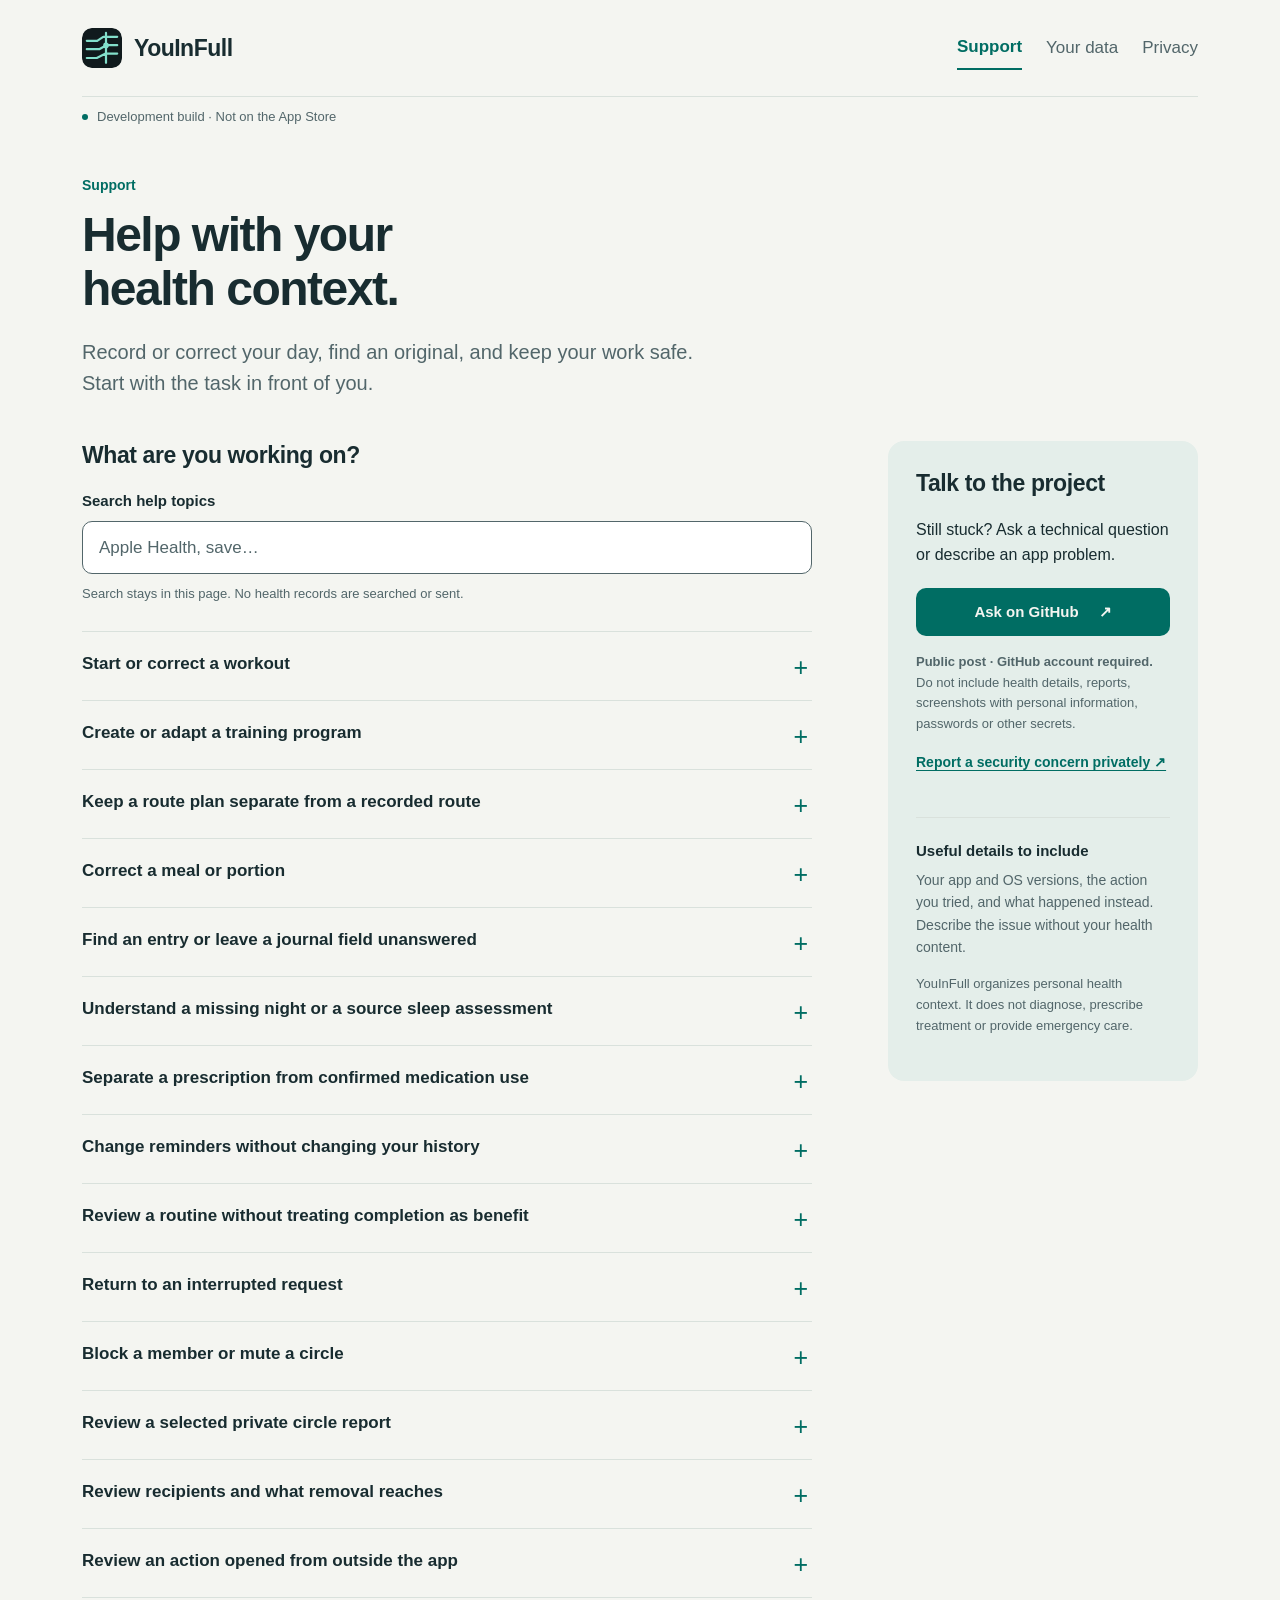
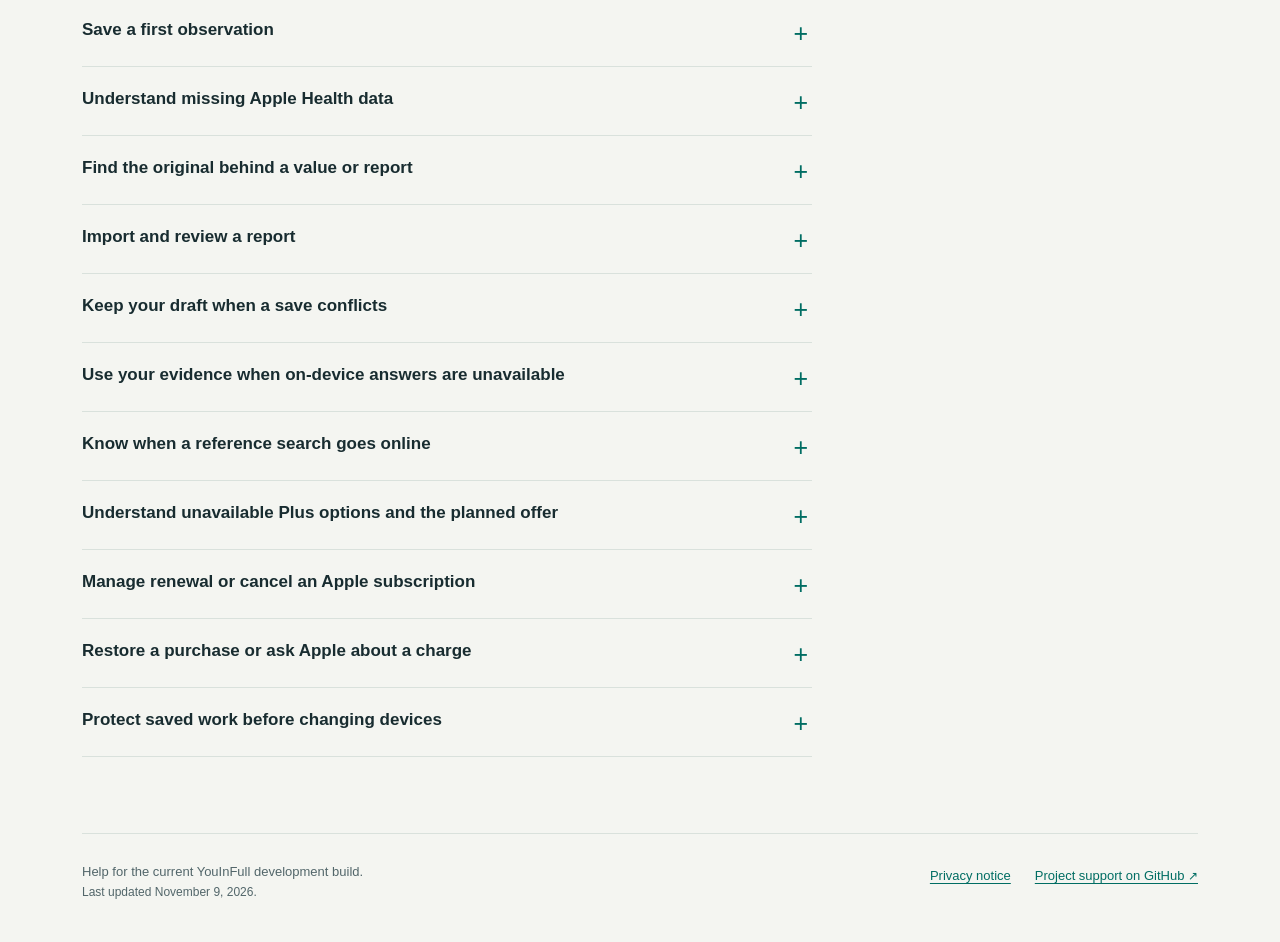
==== commit 8dd2b063: "Publish reviewed YouInFull development support and privacy pages" ====
--- a/index.html
+++ b/index.html
@@ -3,6 +3,6 @@
 <body><a class="skip" href="#main">Skip to content</a><header class="header"><a class="brand" href="index.html" aria-label="YouInFull support home"><img src="assets/mark.svg" width="40" height="40" alt=""><span>YouInFull</span></a><nav aria-label="Main navigation"><a href="index.html" aria-current="page">Support</a><a href="your-data.html">Your data</a><a href="privacy.html">Privacy</a></nav></header>
 <div class="maturity"><span class="status-dot" aria-hidden="true"></span>Development build · Not on the App Store</div>
 <main id="main" tabindex="-1"><section class="intro"><p class="eyebrow">Support</p><h1>Help with your<br class="desktop-break"> health context.</h1><p class="lede">Record or correct your day, find an original, and keep your work safe. Start with the task in front of you.</p></section>
-<div class="support-layout"><section class="help-column" aria-labelledby="topics-heading"><h2 id="topics-heading">What are you working on?</h2><div class="search" role="search"><label for="help-search">Search help topics</label><div class="search-controls"><input id="help-search" type="search" placeholder="Apple Health, save…" maxlength="160" autocomplete="off" aria-describedby="search-hint" aria-controls="topics"><button type="button" id="clear-search" hidden>Clear</button></div><p id="search-hint">Search stays in this page. No health records are searched or sent.</p></div><p id="search-status" role="status" aria-live="polite" hidden></p><div id="topics"><details class="topic" id="workout-start-edit" data-topic><summary>Start or correct a workout</summary><div class="answer"><p>In <strong>Workouts</strong>, choose <strong>Start a workout</strong>. Manual timers do not create sensor readings. During an active session, use <strong>Pause recording</strong>, <strong>Resume recording</strong> or <strong>Finish workout</strong> as appropriate.</p><p>Open a recorded workout to correct an entered set with <strong>Edit this set</strong>, or use <strong>Add a set to this history</strong> where available. Set corrections stay in YouInFull; they do not rewrite recorded times or existing Apple Health copies. A planned session does not count as a recorded workout.</p></div></details><details class="topic" id="training-program" data-topic><summary>Create or adapt a training program</summary><div class="answer"><p>Open <strong>Training programs</strong> from Workouts. Choose <strong>Create program</strong> to write your own program, or <strong>Programs &amp; exercises</strong> to browse examples. Review a proposal before choosing to keep it.</p><p>In a saved program, use <strong>Edit draft</strong> for a draft or <strong>Adapt program</strong> for an accepted program. <strong>Pause program</strong> keeps its planned dates and prescriptions. Resuming does not add catch-up work. Recorded sessions keep their saved prescription; changing a plan does not change what was performed.</p></div></details><details class="topic" id="route-plans-recordings" data-topic><summary>Keep a route plan separate from a recorded route</summary><div class="answer"><p>Open <strong>Route plans</strong> from Workouts to inspect or create a plan. Use a recorded workout and its source to inspect the route actually recorded for that session. A planned map is not proof of where you travelled.</p><p>If a recorded route is missing, check the selected workout and connected source. No route data does not mean no activity. Keep the original activity file when you have one; review it before choosing <strong>Import activity file</strong>.</p></div></details><details class="topic" id="meal-portion" data-topic><summary>Correct a meal or portion</summary><div class="answer"><p>In <strong>Nutrition</strong>, use <strong>Meal history</strong> to find the saved meal, then choose <strong>Edit meal</strong>. Check its time, foods, selected portions and entered quantities before choosing <strong>Save meal</strong>.</p><p>Inspect the nutrient basis and unit for each food. An unknown conversion cannot supply a nutrient total; check the source or enter a compatible quantity. A blank day does not mean no food. To repeat an earlier meal, choose <strong>Repeat as a new meal</strong> and review the new time and portions instead of changing the original meal.</p></div></details><details class="topic" id="journal-missing" data-topic><summary>Find an entry or leave a journal field unanswered</summary><div class="answer"><p>Open <strong>Journal</strong>, select <strong>All entries</strong> and check both <strong>By occurrence date</strong> and <strong>Without an occurrence date</strong>. Use <strong>Show earlier entries</strong> for older work, or Search for your words. A month-only date does not identify a particular day.</p><p>Use <strong>Check in</strong> for a new entry. Open an entry and choose <strong>Edit entry</strong> to correct it; <strong>Earlier versions</strong> shows retained changes. Date, ratings and body locations are optional. An unanswered item stays missing, rather than becoming a zero or an absent symptom.</p></div></details><details class="topic" id="sleep-source-context" data-topic><summary>Understand a missing night or a source sleep assessment</summary><div class="answer"><p>Open <strong>Sleep &amp; recovery</strong> and check the selected day and source. If the selected day has no episode, use <strong>Open latest recorded night</strong> where offered, or check sleep access in Apple Health. You can still choose <strong>Log how you feel</strong> without a recorded night.</p><p>Read recorded intervals and source assessments with their method and source. Different devices may describe the same night differently. Missing stages or a missing assessment do not establish that you had no sleep, and a source assessment does not replace your own observations.</p></div></details><details class="topic" id="medication-use" data-topic><summary>Separate a prescription from confirmed medication use</summary><div class="answer"><p>In <strong>Medications</strong>, <strong>Prescriptions &amp; recorded dose events</strong> shows source records. These records do not establish what you currently take. Choose <strong>Add medication-use entry</strong> to keep an account you have reviewed, or open an existing entry to edit confirmed use.</p><p>Use <strong>View &amp; log</strong> to inspect the entry and record or correct a taken, skipped or not-recorded event. Review the original words, amount, time and schedule before saving. A missing event does not mean a missed dose. Do not infer a dose change or interaction assurance from an imported prescription or an app reminder.</p></div></details><details class="topic" id="reminder-choices" data-topic><summary>Change reminders without changing your history</summary><div class="answer"><p>Open <strong>Settings → Notifications</strong> to inspect this device’s choices, preview settings and quiet hours. Choose <strong>Refresh pending notifications</strong> to check the queue. If device permission is missing, use <strong>Open notification settings</strong>.</p><p><strong>Pause all reminders here</strong> keeps saved schedules and history. A reminder never records a dose, completes a care task, starts a workout or writes a check-in. Medication names appear only when you choose a named preview for that medication on this device. Review these choices again after changing devices.</p></div></details><details class="topic" id="routine-record-review" data-topic><summary>Review a routine without treating completion as benefit</summary><div class="answer"><p>Open the saved routine and its <strong>Entries and history</strong>. Record what you chose to do separately from a source measurement or a result you observed. Missing or outdated source data does not count as a new completion.</p><p>Use <strong>Prepare a new revision</strong> when the routine needs to change, and review the revision before activating it. Earlier recorded history remains distinct. Completing an action alone does not show that it caused a health change.</p></div></details><details class="topic" id="interrupted-request" data-topic><summary>Return to an interrupted request</summary><div class="answer"><p>Return to the original task and inspect its saved state before starting it again. A retained draft is work to review; opening it does not save a meal, workout, journal entry or care preparation. Review its sources and any differences, then save in the appropriate editor when you choose to keep it.</p><p>For an online action marked as needing a result check, use its checking control first. A dropped connection does not establish whether the original action completed. Keep independent work available while checking; do not repeatedly send the same action just because its result is unknown.</p><p><a href="#recovery">An encrypted recovery archive</a> preserves saved work from its creation time. It is separate from a selected draft and from automatic synchronization.</p></div></details><details class="topic" id="circle-block-mute" data-topic><summary>Block a member or mute a circle</summary><div class="answer"><p>Circle connections are still in development. In the current circle controls, open the circle and its <strong>Members</strong>, then choose <strong>Block member</strong>. Review the confirmation: the choice applies across your circles in the current workspace on this device. That member’s posts become hidden and new direct invitations and approvals involving them are stopped here. Membership and saved originals remain.</p><p>Open <strong>Blocked members</strong> from Circles to choose <strong>Unblock member</strong>, including when the member is no longer in a current circle. A different person with the same display name is not automatically blocked. Use <strong>Mute this circle</strong> to change its notification preference while keeping its feed. Remote notification delivery is still in development.</p><p>A request already sent still needs its original result checked. Blocking is not member removal or erasure of another person’s copy. Read <a href="privacy.html#sharing">what the choices reach</a>.</p></div></details><details class="topic" id="circle-private-report" data-topic><summary>Review a selected private circle report</summary><div class="answer"><p>Use <strong>Prepare a private report</strong> from the selected member or displayed shared entry. Review the member and device information, choose individual excerpts when offered, and write only the explanation needed for the concern. Files, your health archive and other members’ messages are excluded from the prepared report.</p><p>Read <strong>Review the complete report</strong> before choosing <strong>Copy this report</strong>. The copy stays on this device’s clipboard for five minutes. <strong>Continue to private reporting</strong> opens the existing GitHub form without sending the report text in its link. A GitHub account is required; project participants handling the report receive what you choose to submit.</p><p>Nothing is automatically submitted. Do not paste the report into a public support issue. A submitted report or a copy pasted elsewhere is not removed when the device clipboard expires. Read <a href="privacy.html#sharing">private-report information handling</a>.</p></div></details><details class="topic" id="recipients-erasure" data-topic><summary>Review recipients and what removal reaches</summary><div class="answer"><p>Before exporting or sharing, review the exact selected content and intended recipients. In an enabled circle, choose <strong>Check members</strong> before relying on a saved member list. If an original member action needs checking, use <strong>Check original result</strong> before repeating it.</p><p><strong>Remove from this device</strong> removes a local copy. It does not establish that a recipient’s copy was erased. Read each removal confirmation for its scope and any result that still needs checking. A file already exported outside YouInFull can remain with its recipient. See <a href="your-data.html#sharing">sharing and removal</a>.</p></div></details><details class="topic" id="native-action-review" data-topic><summary>Review an action opened from outside the app</summary><div class="answer"><p>When an available shortcut or other device surface opens YouInFull, check the selected person, task and draft before acting. Review proposed values in the editor and explicitly save when you choose to keep them.</p><p>If the task changed or was removed, open the app and choose current work instead of repeatedly invoking an older action. A preview or an opened draft does not prove that anything was recorded. Your other saved work remains available.</p></div></details><details class="topic" id="first-observation" data-topic><summary>Save a first observation</summary><div class="answer"><p>Open <strong>Timeline</strong> and choose <strong>Add an observation</strong>. Write what you noticed, check the date and choose <strong>Save</strong>. You do not need an account or Apple Health access to record your own words.</p><p>The editor closes after the save succeeds. Your observation belongs to the date you chose; open it again to read or edit it.</p></div></details><details class="topic" id="missing-health" data-topic><summary>Understand missing Apple Health data</summary><div class="answer"><p>Open <strong>Settings → Health data &amp; sources</strong> to connect the information you choose. Check the selected time period and the source’s last successful update.</p><p>Apple does not tell an app which individual read permissions you declined. An empty period can mean no readable observations, not necessarily denied access. Gaps are not recorded zeros.</p><p>Manage access in <strong>Apple Health → your profile → Apps → YouInFull</strong>. Changing access does not erase originals in Apple Health.</p></div></details><details class="topic" id="inspect-original" data-topic><summary>Find the original behind a value or report</summary><div class="answer"><p>Choose a measurement’s name or value to open its history and source details. Dates, units, methods and coverage explain what you are looking at; different measurement lanes use different scales.</p><p>For a document, open its record and inspect the retained original. Extracted or organized text is not a replacement for the original report.</p></div></details><details class="topic" id="import-report" data-topic><summary>Import and review a report</summary><div class="answer"><p>Choose <strong>Import a report</strong> on Timeline and select a document with the system file picker. YouInFull retains the imported original on this device.</p><p>Review any proposed organization against the original words and dates before saving it as Health Memory. A generated proposal is not automatically a health fact.</p></div></details><details class="topic" id="save-conflict" data-topic><summary>Keep your draft when a save conflicts</summary><div class="answer"><p>If an item changed while you were editing, keep the editor open. Inspect the saved version, then explicitly choose whether to keep your draft or use the saved version. Choose <strong>Save</strong> only after resolving the difference.</p><p>A removed item cannot be silently restored by an old editor. Where offered, saving your draft as a new item creates a separate identity.</p></div></details><details class="topic" id="answers" data-topic><summary>Use your evidence when on-device answers are unavailable</summary><div class="answer"><p>Open <strong>Settings → Intelligence</strong> to check availability. A compatible device and available Apple model assets are needed for on-device explanations.</p><p>Your saved evidence, investigations, local search and exact comparisons remain useful without an answer. An interpretation may also be withheld when the selected records cannot reliably support it. Inspect the originals or use a smaller, more focused selection.</p></div><p>On-device Apple tasks and server-assisted tasks have different recipients. A server request, when available, names YouInFull’s service and NVIDIA and shows the selected information before you choose to send it. The server route currently has public-reference development qualification; private health processing and paid availability remain unqualified. Read <a href="privacy.html#intelligence">the intelligence data flows</a>. An unavailable task does not require another purchase.</p></details><details class="topic" id="reference-search" data-topic><summary>Know when a reference search goes online</summary><div class="answer"><p>Public-reference searches are different from exploring your own saved health evidence. When you request a reference, the entered term or code is sent to the selected National Library of Medicine service: MedlinePlus Connect, DailyMed or PubMed/NCBI.</p><p>Use a general term or code, not your personal history, name or identifiers. Read <a href="privacy.html#references">what these requests disclose</a>.</p></div></details><details class="topic" id="membership-options" data-topic><summary>Understand unavailable Plus options and the planned offer</summary><div class="answer"><p>Purchase options are still in development. YouInFull is not currently on the App Store. An unavailable offer does not require you to buy again or remove the app.</p><p>The planned U.S. launch offer is <strong>YouInFull Plus at $14.99 per month or $119.99 per year</strong>, with a <strong>14-day introductory free trial for eligible new subscribers</strong>. Annual billing is $119.99 for the year. When purchasing becomes available, Apple will show your actual plan, price, trial eligibility and renewal terms before you confirm.</p><p>Your original records and saved work remain readable, editable, exportable and recoverable when membership ends. Existing medication reminders and an active workout do not stop because of billing. A new advanced task checks current access before it starts.</p></div></details><details class="topic" id="subscription-manage" data-topic><summary>Manage renewal or cancel an Apple subscription</summary><div class="answer"><p>If you have a subscription billed by Apple, open your device’s <strong>Settings → your name → Subscriptions</strong>, select it and review the renewal or cancellation option. The app also provides <strong>Manage Apple subscription</strong> when commerce is enabled.</p><p>For a trial you do not want to renew, Apple advises cancellation at least 24 hours before it ends. Review Apple’s displayed expiration or renewal date; deleting the app is not a cancellation step. Read <a href="https://support.apple.com/en-us/118428">Apple’s cancellation instructions</a>.</p></div></details><details class="topic" id="purchase-restore-refund" data-topic><summary>Restore a purchase or ask Apple about a charge</summary><div class="answer"><p>When purchases are enabled, use <strong>Restore Purchases</strong> in Membership if an existing purchase is missing. Use the Apple Account that made the purchase and check its receipt before purchasing again. See <a href="https://support.apple.com/en-us/108096">Apple’s guidance for missing in-app purchases</a>.</p><p>For a charge billed by Apple, follow <a href="https://support.apple.com/en-us/118223">Apple’s refund-request instructions</a>. Apple determines eligibility and the result. A pending charge cannot yet be selected for a refund request. Do not post a receipt, account credentials or payment details in a public support issue.</p></div></details><details class="topic" id="recovery" data-topic><summary>Protect saved work before changing devices</summary><div class="answer"><p>Create an encrypted archive in <strong>Settings → Recovery archives</strong>. Keep it outside this device and keep its recovery key separately. On the destination, open the archive from Files, enter the key, review its contents and explicitly restore.</p><p>An archive left only on the original device cannot protect against losing that device. The app’s working store is excluded from device backup; automatic cloud backup is not provided. Reconnect Apple Health and review reminder choices after restoration.</p><p>Keep original reports independently too. Read <a href="your-data.html#recovery">device change and recovery</a> before removing or reinstalling the app.</p></div></details></div><div id="no-results" hidden><h3>No help topics match.</h3><p>Try a shorter phrase or browse all topics.</p><button type="button" id="browse-all">Show all help topics</button></div></section>
+<div class="support-layout"><section class="help-column" aria-labelledby="topics-heading"><h2 id="topics-heading">What are you working on?</h2><div class="search" role="search"><label for="help-search">Search help topics</label><div class="search-controls"><input id="help-search" type="search" placeholder="Apple Health, save…" maxlength="160" autocomplete="off" aria-describedby="search-hint" aria-controls="topics"><button type="button" id="clear-search" hidden>Clear</button></div><p id="search-hint">Search stays in this page. No health records are searched or sent.</p></div><p id="search-status" role="status" aria-live="polite" hidden></p><div id="topics"><details class="topic" id="workout-start-edit" data-topic><summary>Start or correct a workout</summary><div class="answer"><p>In <strong>Workouts</strong>, choose <strong>Start a workout</strong>. Manual timers do not create sensor readings. During an active session, use <strong>Pause recording</strong>, <strong>Resume recording</strong> or <strong>Finish workout</strong> as appropriate.</p><p>Open a recorded workout to correct an entered set with <strong>Edit this set</strong>, or use <strong>Add a set to this history</strong> where available. Set corrections stay in YouInFull; they do not rewrite recorded times or existing Apple Health copies. A planned session does not count as a recorded workout.</p></div></details><details class="topic" id="training-program" data-topic><summary>Create or adapt a training program</summary><div class="answer"><p>Open <strong>Training programs</strong> from Workouts. Choose <strong>Create program</strong> to write your own program, or <strong>Programs &amp; exercises</strong> to browse examples. Review a proposal before choosing to keep it.</p><p>In a saved program, use <strong>Edit draft</strong> for a draft or <strong>Adapt program</strong> for an accepted program. <strong>Pause program</strong> keeps its planned dates and prescriptions. Resuming does not add catch-up work. Recorded sessions keep their saved prescription; changing a plan does not change what was performed.</p></div></details><details class="topic" id="route-plans-recordings" data-topic><summary>Keep a route plan separate from a recorded route</summary><div class="answer"><p>Open <strong>Route plans</strong> from Workouts to inspect or create a plan. Use a recorded workout and its source to inspect the route actually recorded for that session. A planned map is not proof of where you travelled.</p><p>If a recorded route is missing, check the selected workout and connected source. No route data does not mean no activity. Keep the original activity file when you have one; review it before choosing <strong>Import activity file</strong>.</p></div></details><details class="topic" id="meal-portion" data-topic><summary>Correct a meal or portion</summary><div class="answer"><p>In <strong>Nutrition</strong>, use <strong>Meal history</strong> to find the saved meal, then choose <strong>Edit meal</strong>. Check its time, foods, selected portions and entered quantities before choosing <strong>Save meal</strong>.</p><p>Inspect the nutrient basis and unit for each food. An unknown conversion cannot supply a nutrient total; check the source or enter a compatible quantity. A blank day does not mean no food. To repeat an earlier meal, choose <strong>Repeat as a new meal</strong> and review the new time and portions instead of changing the original meal.</p></div></details><details class="topic" id="journal-missing" data-topic><summary>Find an entry or leave a journal field unanswered</summary><div class="answer"><p>Open <strong>Journal</strong>, select <strong>All entries</strong> and check both <strong>By occurrence date</strong> and <strong>Without an occurrence date</strong>. Use <strong>Show earlier entries</strong> for older work, or Search for your words. A month-only date does not identify a particular day.</p><p>Use <strong>Check in</strong> for a new entry. Open an entry and choose <strong>Edit entry</strong> to correct it; <strong>Earlier versions</strong> shows retained changes. Date, ratings and body locations are optional. An unanswered item stays missing, rather than becoming a zero or an absent symptom.</p></div></details><details class="topic" id="sleep-source-context" data-topic><summary>Understand a missing night or a source sleep assessment</summary><div class="answer"><p>Open <strong>Sleep &amp; recovery</strong> and check the selected day and source. If the selected day has no episode, use <strong>Open latest recorded night</strong> where offered, or check sleep access in Apple Health. You can still choose <strong>Log how you feel</strong> without a recorded night.</p><p>Read recorded intervals and source assessments with their method and source. Different devices may describe the same night differently. Missing stages or a missing assessment do not establish that you had no sleep, and a source assessment does not replace your own observations.</p></div></details><details class="topic" id="medication-use" data-topic><summary>Separate a prescription from confirmed medication use</summary><div class="answer"><p>In <strong>Medications</strong>, <strong>Prescriptions &amp; recorded dose events</strong> shows source records. These records do not establish what you currently take. Choose <strong>Add medication-use entry</strong> to keep an account you have reviewed, or open an existing entry to edit confirmed use.</p><p>Use <strong>View &amp; log</strong> to inspect the entry and record or correct a taken, skipped or not-recorded event. Review the original words, amount, time and schedule before saving. A missing event does not mean a missed dose. Do not infer a dose change or interaction assurance from an imported prescription or an app reminder.</p></div></details><details class="topic" id="reminder-choices" data-topic><summary>Change reminders without changing your history</summary><div class="answer"><p>Open <strong>Settings → Notifications</strong> to inspect this device’s choices, preview settings and quiet hours. Choose <strong>Refresh pending notifications</strong> to check the queue. If device permission is missing, use <strong>Open notification settings</strong>.</p><p><strong>Pause all reminders here</strong> keeps saved schedules and history. A reminder never records a dose, completes a care task, starts a workout or writes a check-in. Medication names appear only when you choose a named preview for that medication on this device. Review these choices again after changing devices.</p></div></details><details class="topic" id="routine-record-review" data-topic><summary>Review a routine without treating completion as benefit</summary><div class="answer"><p>Open the saved routine and its <strong>Entries and history</strong>. Record what you chose to do separately from a source measurement or a result you observed. Missing or outdated source data does not count as a new completion.</p><p>Use <strong>Prepare a new revision</strong> when the routine needs to change, and review the revision before activating it. Earlier recorded history remains distinct. Completing an action alone does not show that it caused a health change.</p></div></details><details class="topic" id="interrupted-request" data-topic><summary>Return to an interrupted request</summary><div class="answer"><p>Return to the original task and inspect its saved state before starting it again. A retained draft is work to review; opening it does not save a meal, workout, journal entry or care preparation. Review its sources and any differences, then save in the appropriate editor when you choose to keep it.</p><p>For an online action marked as needing a result check, use its checking control first. A dropped connection does not establish whether the original action completed. Keep independent work available while checking; do not repeatedly send the same action just because its result is unknown.</p><p><a href="#recovery">An encrypted recovery archive</a> preserves saved work from its creation time. It is separate from a selected draft and from automatic synchronization.</p></div></details><details class="topic" id="circle-block-mute" data-topic><summary>Block a member or mute a circle</summary><div class="answer"><p>Circle connections are still in development. In the current circle controls, open the circle and its <strong>Members</strong>, then choose <strong>Block member</strong>. Review the confirmation: the choice applies across your circles in the current workspace on this device. That member’s posts become hidden and new direct invitations and approvals involving them are stopped here. Membership and saved originals remain.</p><p>Open <strong>Blocked members</strong> from Circles to choose <strong>Unblock member</strong>, including when the member is no longer in a current circle. A different person with the same display name is not automatically blocked. Use <strong>Mute this circle</strong> to change its notification preference while keeping its feed. Remote notification delivery is still in development.</p><p>A request already sent still needs its original result checked. Blocking is not member removal or erasure of another person’s copy. Read <a href="privacy.html#sharing">what the choices reach</a>.</p></div></details><details class="topic" id="circle-private-report" data-topic><summary>Review a selected private circle report</summary><div class="answer"><p>Use <strong>Prepare a private report</strong> from the selected member or displayed shared entry. Review the member and device information, choose individual excerpts when offered, and write only the explanation needed for the concern. Files, your health archive and other members’ messages are excluded from the prepared report.</p><p>Read <strong>Review the complete report</strong> before choosing <strong>Copy this report</strong>. The copy stays on this device’s clipboard for five minutes. <strong>Continue to private reporting</strong> opens the existing GitHub form without sending the report text in its link. A GitHub account is required; project participants handling the report receive what you choose to submit.</p><p>Nothing is automatically submitted. Do not paste the report into a public support issue. A submitted report or a copy pasted elsewhere is not removed when the device clipboard expires. Read <a href="privacy.html#sharing">private-report information handling</a>.</p></div></details><details class="topic" id="recipients-erasure" data-topic><summary>Review recipients and what removal reaches</summary><div class="answer"><p>Before exporting or sharing, review the exact selected content and intended recipients. In an enabled circle, choose <strong>Check members</strong> before relying on a saved member list. If an original member action needs checking, use <strong>Check original result</strong> before repeating it.</p><p><strong>Remove from this device</strong> removes a local copy. It does not establish that a recipient’s copy was erased. Read each removal confirmation for its scope and any result that still needs checking. A file already exported outside YouInFull can remain with its recipient. See <a href="your-data.html#sharing">sharing and removal</a>.</p></div></details><details class="topic" id="native-action-review" data-topic><summary>Review an action opened from outside the app</summary><div class="answer"><p>When an available shortcut or other device surface opens YouInFull, check the selected person, task and draft before acting. Review proposed values in the editor and explicitly save when you choose to keep them.</p><p>If the task changed or was removed, open the app and choose current work instead of repeatedly invoking an older action. A preview or an opened draft does not prove that anything was recorded. Your other saved work remains available.</p></div></details><details class="topic" id="first-observation" data-topic><summary>Save a first observation</summary><div class="answer"><p>Open <strong>Timeline</strong> and choose <strong>Add an observation</strong>. Write what you noticed, check the date and choose <strong>Save</strong>. You do not need an account or Apple Health access to record your own words.</p><p>The editor closes after the save succeeds. Your observation belongs to the date you chose; open it again to read or edit it.</p></div></details><details class="topic" id="missing-health" data-topic><summary>Understand missing Apple Health data</summary><div class="answer"><p>Open <strong>Settings → Health data &amp; sources</strong> to connect the information you choose. Check the selected time period and the source’s last successful update.</p><p>Apple does not tell an app which individual read permissions you declined. An empty period can mean no readable observations, not necessarily denied access. Gaps are not recorded zeros.</p><p>Manage access in <strong>Apple Health → your profile → Apps → YouInFull</strong>. Changing access does not erase originals in Apple Health.</p></div></details><details class="topic" id="inspect-original" data-topic><summary>Find the original behind a value or report</summary><div class="answer"><p>Choose a measurement’s name or value to open its history and source details. Dates, units, methods and coverage explain what you are looking at; different measurement lanes use different scales.</p><p>For a document, open its record and inspect the retained original. Extracted or organized text is not a replacement for the original report.</p></div></details><details class="topic" id="import-report" data-topic><summary>Import and review a report</summary><div class="answer"><p>Choose <strong>Import a report</strong> on Timeline and select a document with the system file picker. YouInFull retains the imported original on this device.</p><p>Review any proposed organization against the original words and dates before saving it as Health Memory. A generated proposal is not automatically a health fact.</p></div></details><details class="topic" id="save-conflict" data-topic><summary>Keep your draft when a save conflicts</summary><div class="answer"><p>If an item changed while you were editing, keep the editor open. Inspect the saved version, then explicitly choose whether to keep your draft or use the saved version. Choose <strong>Save</strong> only after resolving the difference.</p><p>A removed item cannot be silently restored by an old editor. Where offered, saving your draft as a new item creates a separate identity.</p></div></details><details class="topic" id="answers" data-topic><summary>Use your evidence when on-device answers are unavailable</summary><div class="answer"><p>Open <strong>Settings → Intelligence</strong> to check availability. A compatible device and available Apple model assets are needed for on-device explanations.</p><p>Your saved evidence, investigations, local search and exact comparisons remain useful without an answer. An interpretation may also be withheld when the selected records cannot reliably support it. Inspect the originals or use a smaller, more focused selection.</p></div><p>Supported explanations use Apple’s on-device models. New requests do not use NVIDIA or another non-Apple model service. Apple Private Cloud Compute is not available in this build. A retained earlier server request can only check its original outcome; that check does not send your question again. Read <a href="privacy.html#intelligence">the intelligence data flows</a>. An unavailable task does not require another purchase.</p></details><details class="topic" id="reference-search" data-topic><summary>Know when a reference search goes online</summary><div class="answer"><p>Public-reference searches are different from exploring your own saved health evidence. When you request a reference, the entered term or code is sent to the selected National Library of Medicine service: MedlinePlus Connect, DailyMed or PubMed/NCBI.</p><p>Use a general term or code, not your personal history, name or identifiers. Read <a href="privacy.html#references">what these requests disclose</a>.</p></div></details><details class="topic" id="membership-options" data-topic><summary>Understand unavailable Plus options and the planned offer</summary><div class="answer"><p>Purchase options are still in development. YouInFull is not currently on the App Store. An unavailable offer does not require you to buy again or remove the app.</p><p>The planned U.S. launch offer is <strong>YouInFull Plus at $14.99 per month or $119.99 per year</strong>, with a <strong>14-day introductory free trial for eligible new subscribers</strong>. Annual billing is $119.99 for the year. When purchasing becomes available, Apple will show your actual plan, price, trial eligibility and renewal terms before you confirm.</p><p>Your original records and saved work remain readable, editable, exportable and recoverable when membership ends. Existing medication reminders and an active workout do not stop because of billing. A new advanced task checks current access before it starts.</p></div></details><details class="topic" id="subscription-manage" data-topic><summary>Manage renewal or cancel an Apple subscription</summary><div class="answer"><p>If you have a subscription billed by Apple, open your device’s <strong>Settings → your name → Subscriptions</strong>, select it and review the renewal or cancellation option. The app also provides <strong>Manage Apple subscription</strong> when commerce is enabled.</p><p>For a trial you do not want to renew, Apple advises cancellation at least 24 hours before it ends. Review Apple’s displayed expiration or renewal date; deleting the app is not a cancellation step. Read <a href="https://support.apple.com/en-us/118428">Apple’s cancellation instructions</a>.</p></div></details><details class="topic" id="purchase-restore-refund" data-topic><summary>Restore a purchase or ask Apple about a charge</summary><div class="answer"><p>When purchases are enabled, use <strong>Restore Purchases</strong> in Membership if an existing purchase is missing. Use the Apple Account that made the purchase and check its receipt before purchasing again. See <a href="https://support.apple.com/en-us/108096">Apple’s guidance for missing in-app purchases</a>.</p><p>For a charge billed by Apple, follow <a href="https://support.apple.com/en-us/118223">Apple’s refund-request instructions</a>. Apple determines eligibility and the result. A pending charge cannot yet be selected for a refund request. Do not post a receipt, account credentials or payment details in a public support issue.</p></div></details><details class="topic" id="recovery" data-topic><summary>Protect saved work before changing devices</summary><div class="answer"><p>Create an encrypted archive in <strong>Settings → Recovery archives</strong>. Keep it outside this device and keep its recovery key separately. On the destination, open the archive from Files, enter the key, review its contents and explicitly restore.</p><p>An archive left only on the original device cannot protect against losing that device. The app’s working store is excluded from device backup; automatic cloud backup is not provided. Reconnect Apple Health and review reminder choices after restoration.</p><p>Keep original reports independently too. Read <a href="your-data.html#recovery">device change and recovery</a> before removing or reinstalling the app.</p></div></details></div><div id="no-results" hidden><h3>No help topics match.</h3><p>Try a shorter phrase or browse all topics.</p><button type="button" id="browse-all">Show all help topics</button></div></section>
 <aside class="contact" aria-labelledby="contact-heading"><h2 id="contact-heading">Talk to the project</h2><p>Still stuck? Ask a technical question or describe an app problem.</p><a class="button" href="https://github.com/SubhashchandraBabuMannava/YouInFull-Support/issues/new?template=help.yml">Ask on GitHub <span aria-hidden="true">↗</span></a><p class="small"><strong>Public post · GitHub account required.</strong> Do not include health details, reports, screenshots with personal information, passwords or other secrets.</p><a class="text-action" href="https://github.com/SubhashchandraBabuMannava/YouInFull-Support/security/advisories/new">Report a security concern privately <span aria-hidden="true">↗</span></a><div class="support-checklist"><h3>Useful details to include</h3><p>Your app and OS versions, the action you tried, and what happened instead. Describe the issue without your health content.</p></div><p class="small">YouInFull organizes personal health context. It does not diagnose, prescribe treatment or provide emergency care.</p></aside></div></main>
-<footer><p>Help for the current YouInFull development build.<br><span>Last updated October 22, 2026.</span></p><div><a href="privacy.html">Privacy notice</a><a href="https://github.com/SubhashchandraBabuMannava/YouInFull-Support">Project support on GitHub <span aria-hidden="true">↗</span></a></div></footer></body></html>+<footer><p>Help for the current YouInFull development build.<br><span>Last updated November 9, 2026.</span></p><div><a href="privacy.html">Privacy notice</a><a href="https://github.com/SubhashchandraBabuMannava/YouInFull-Support">Project support on GitHub <span aria-hidden="true">↗</span></a></div></footer></body></html>
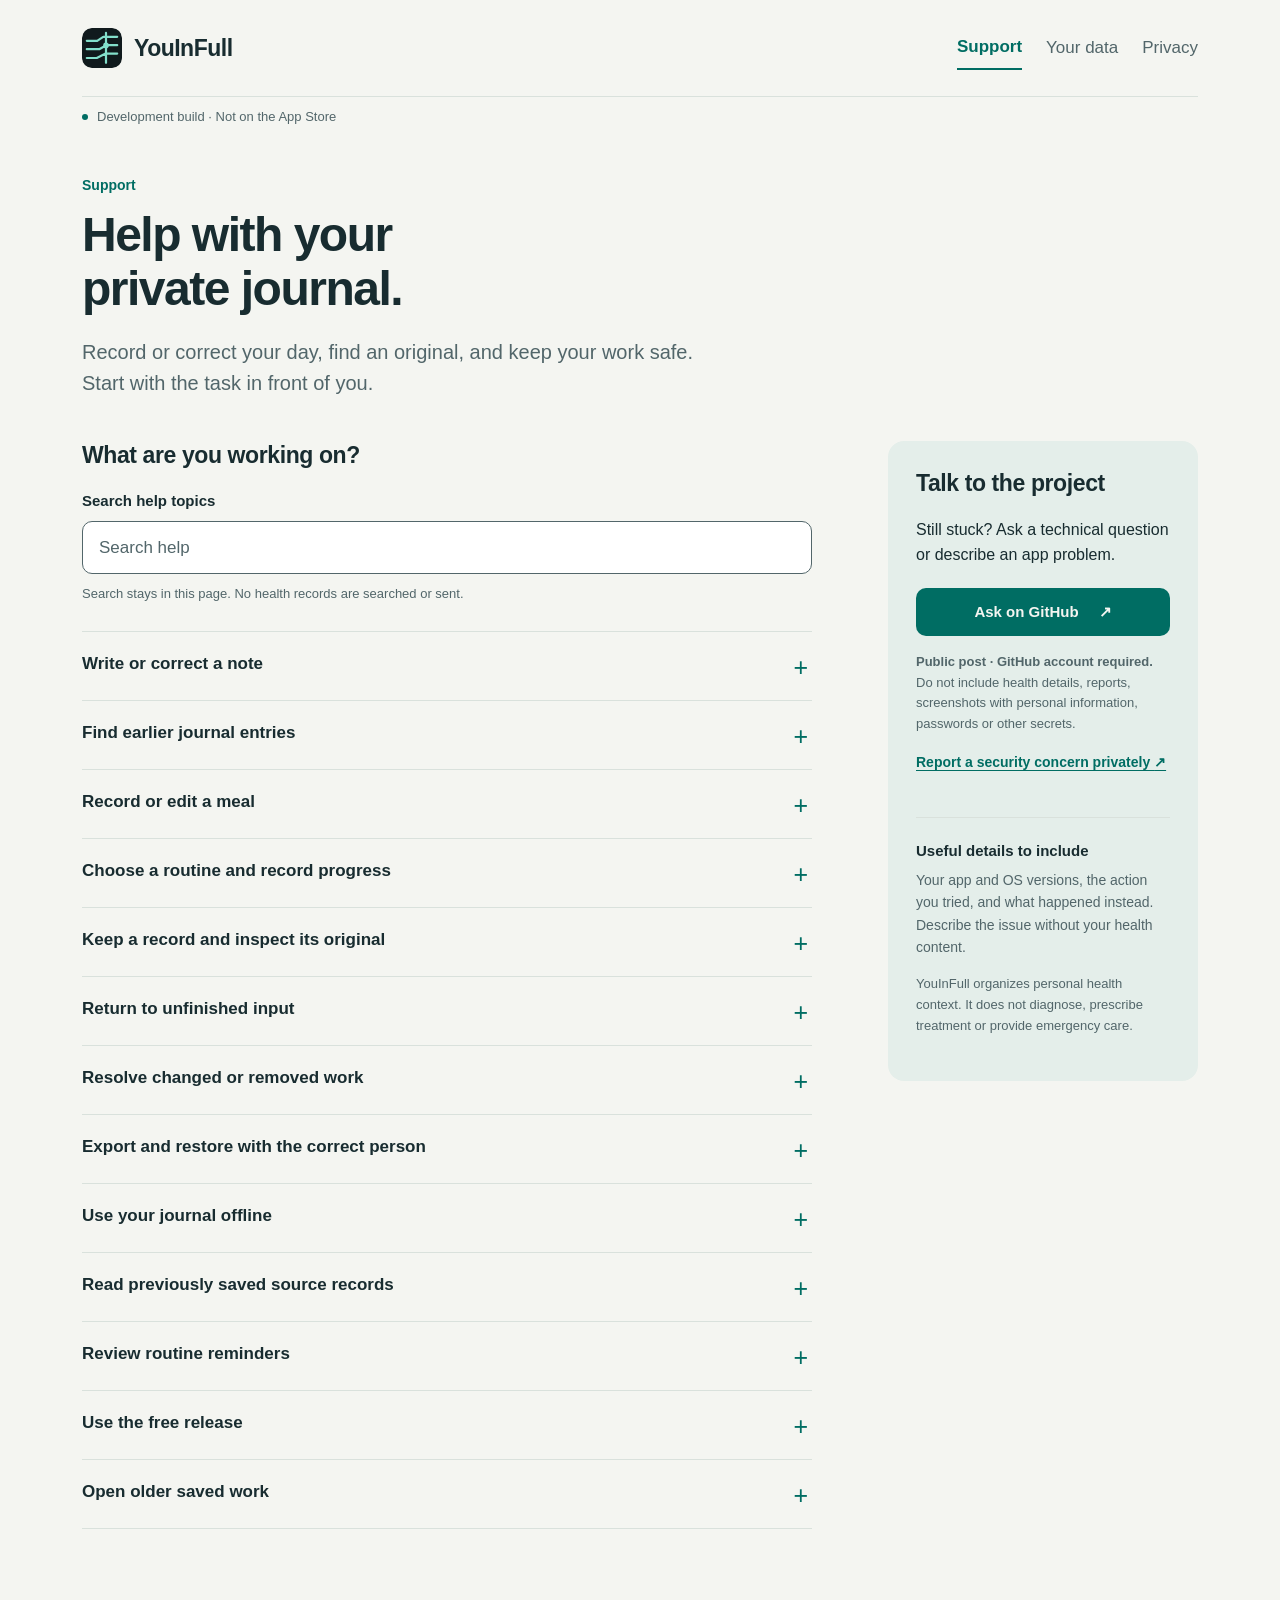
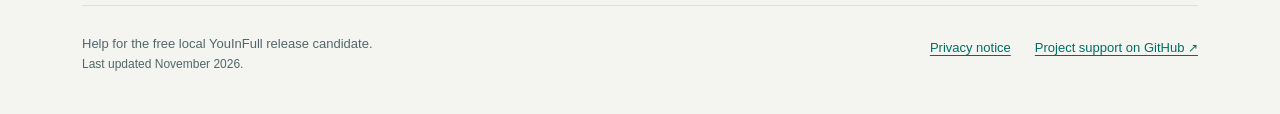
==== commit 6e9a91d0: "Publish reviewed YouInFull development support and privacy pages" ====
--- a/index.html
+++ b/index.html
@@ -1,8 +1,20 @@
 <!doctype html>
-<html lang="en"><head><meta charset="utf-8"><meta name="viewport" content="width=device-width,initial-scale=1"><meta name="color-scheme" content="light dark"><meta name="referrer" content="no-referrer"><meta http-equiv="Content-Security-Policy" content="default-src 'none'; style-src 'self'; script-src 'self'; img-src 'self'; connect-src 'none'; base-uri 'none'; form-action 'none'; object-src 'none'"><title>Support — YouInFull</title><meta name="description" content="Help with workouts, meals, journal entries, medication records, sources and saved work in the current YouInFull development build."><link rel="icon" href="assets/mark.svg" type="image/svg+xml"><link rel="stylesheet" href="assets/style.css"><script src="assets/help.js" defer></script></head>
+<html lang="en"><head><meta charset="utf-8"><meta name="viewport" content="width=device-width,initial-scale=1"><meta name="color-scheme" content="light dark"><meta name="referrer" content="no-referrer"><meta http-equiv="Content-Security-Policy" content="default-src 'none'; style-src 'self'; script-src 'self'; img-src 'self'; connect-src 'none'; base-uri 'none'; form-action 'none'; object-src 'none'"><title>Support — YouInFull</title><meta name="description" content="Help with the free local YouInFull journal: notes, meals, routines, private records and encrypted recovery."><link rel="icon" href="assets/mark.svg" type="image/svg+xml"><link rel="stylesheet" href="assets/style.css"><script src="assets/help.js" defer></script></head>
 <body><a class="skip" href="#main">Skip to content</a><header class="header"><a class="brand" href="index.html" aria-label="YouInFull support home"><img src="assets/mark.svg" width="40" height="40" alt=""><span>YouInFull</span></a><nav aria-label="Main navigation"><a href="index.html" aria-current="page">Support</a><a href="your-data.html">Your data</a><a href="privacy.html">Privacy</a></nav></header>
 <div class="maturity"><span class="status-dot" aria-hidden="true"></span>Development build · Not on the App Store</div>
-<main id="main" tabindex="-1"><section class="intro"><p class="eyebrow">Support</p><h1>Help with your<br class="desktop-break"> health context.</h1><p class="lede">Record or correct your day, find an original, and keep your work safe. Start with the task in front of you.</p></section>
-<div class="support-layout"><section class="help-column" aria-labelledby="topics-heading"><h2 id="topics-heading">What are you working on?</h2><div class="search" role="search"><label for="help-search">Search help topics</label><div class="search-controls"><input id="help-search" type="search" placeholder="Apple Health, save…" maxlength="160" autocomplete="off" aria-describedby="search-hint" aria-controls="topics"><button type="button" id="clear-search" hidden>Clear</button></div><p id="search-hint">Search stays in this page. No health records are searched or sent.</p></div><p id="search-status" role="status" aria-live="polite" hidden></p><div id="topics"><details class="topic" id="workout-start-edit" data-topic><summary>Start or correct a workout</summary><div class="answer"><p>In <strong>Workouts</strong>, choose <strong>Start a workout</strong>. Manual timers do not create sensor readings. During an active session, use <strong>Pause recording</strong>, <strong>Resume recording</strong> or <strong>Finish workout</strong> as appropriate.</p><p>Open a recorded workout to correct an entered set with <strong>Edit this set</strong>, or use <strong>Add a set to this history</strong> where available. Set corrections stay in YouInFull; they do not rewrite recorded times or existing Apple Health copies. A planned session does not count as a recorded workout.</p></div></details><details class="topic" id="training-program" data-topic><summary>Create or adapt a training program</summary><div class="answer"><p>Open <strong>Training programs</strong> from Workouts. Choose <strong>Create program</strong> to write your own program, or <strong>Programs &amp; exercises</strong> to browse examples. Review a proposal before choosing to keep it.</p><p>In a saved program, use <strong>Edit draft</strong> for a draft or <strong>Adapt program</strong> for an accepted program. <strong>Pause program</strong> keeps its planned dates and prescriptions. Resuming does not add catch-up work. Recorded sessions keep their saved prescription; changing a plan does not change what was performed.</p></div></details><details class="topic" id="route-plans-recordings" data-topic><summary>Keep a route plan separate from a recorded route</summary><div class="answer"><p>Open <strong>Route plans</strong> from Workouts to inspect or create a plan. Use a recorded workout and its source to inspect the route actually recorded for that session. A planned map is not proof of where you travelled.</p><p>If a recorded route is missing, check the selected workout and connected source. No route data does not mean no activity. Keep the original activity file when you have one; review it before choosing <strong>Import activity file</strong>.</p></div></details><details class="topic" id="meal-portion" data-topic><summary>Correct a meal or portion</summary><div class="answer"><p>In <strong>Nutrition</strong>, use <strong>Meal history</strong> to find the saved meal, then choose <strong>Edit meal</strong>. Check its time, foods, selected portions and entered quantities before choosing <strong>Save meal</strong>.</p><p>Inspect the nutrient basis and unit for each food. An unknown conversion cannot supply a nutrient total; check the source or enter a compatible quantity. A blank day does not mean no food. To repeat an earlier meal, choose <strong>Repeat as a new meal</strong> and review the new time and portions instead of changing the original meal.</p></div></details><details class="topic" id="journal-missing" data-topic><summary>Find an entry or leave a journal field unanswered</summary><div class="answer"><p>Open <strong>Journal</strong>, select <strong>All entries</strong> and check both <strong>By occurrence date</strong> and <strong>Without an occurrence date</strong>. Use <strong>Show earlier entries</strong> for older work, or Search for your words. A month-only date does not identify a particular day.</p><p>Use <strong>Check in</strong> for a new entry. Open an entry and choose <strong>Edit entry</strong> to correct it; <strong>Earlier versions</strong> shows retained changes. Date, ratings and body locations are optional. An unanswered item stays missing, rather than becoming a zero or an absent symptom.</p></div></details><details class="topic" id="sleep-source-context" data-topic><summary>Understand a missing night or a source sleep assessment</summary><div class="answer"><p>Open <strong>Sleep &amp; recovery</strong> and check the selected day and source. If the selected day has no episode, use <strong>Open latest recorded night</strong> where offered, or check sleep access in Apple Health. You can still choose <strong>Log how you feel</strong> without a recorded night.</p><p>Read recorded intervals and source assessments with their method and source. Different devices may describe the same night differently. Missing stages or a missing assessment do not establish that you had no sleep, and a source assessment does not replace your own observations.</p></div></details><details class="topic" id="medication-use" data-topic><summary>Separate a prescription from confirmed medication use</summary><div class="answer"><p>In <strong>Medications</strong>, <strong>Prescriptions &amp; recorded dose events</strong> shows source records. These records do not establish what you currently take. Choose <strong>Add medication-use entry</strong> to keep an account you have reviewed, or open an existing entry to edit confirmed use.</p><p>Use <strong>View &amp; log</strong> to inspect the entry and record or correct a taken, skipped or not-recorded event. Review the original words, amount, time and schedule before saving. A missing event does not mean a missed dose. Do not infer a dose change or interaction assurance from an imported prescription or an app reminder.</p></div></details><details class="topic" id="reminder-choices" data-topic><summary>Change reminders without changing your history</summary><div class="answer"><p>Open <strong>Settings → Notifications</strong> to inspect this device’s choices, preview settings and quiet hours. Choose <strong>Refresh pending notifications</strong> to check the queue. If device permission is missing, use <strong>Open notification settings</strong>.</p><p><strong>Pause all reminders here</strong> keeps saved schedules and history. A reminder never records a dose, completes a care task, starts a workout or writes a check-in. Medication names appear only when you choose a named preview for that medication on this device. Review these choices again after changing devices.</p></div></details><details class="topic" id="routine-record-review" data-topic><summary>Review a routine without treating completion as benefit</summary><div class="answer"><p>Open the saved routine and its <strong>Entries and history</strong>. Record what you chose to do separately from a source measurement or a result you observed. Missing or outdated source data does not count as a new completion.</p><p>Use <strong>Prepare a new revision</strong> when the routine needs to change, and review the revision before activating it. Earlier recorded history remains distinct. Completing an action alone does not show that it caused a health change.</p></div></details><details class="topic" id="interrupted-request" data-topic><summary>Return to an interrupted request</summary><div class="answer"><p>Return to the original task and inspect its saved state before starting it again. A retained draft is work to review; opening it does not save a meal, workout, journal entry or care preparation. Review its sources and any differences, then save in the appropriate editor when you choose to keep it.</p><p>For an online action marked as needing a result check, use its checking control first. A dropped connection does not establish whether the original action completed. Keep independent work available while checking; do not repeatedly send the same action just because its result is unknown.</p><p><a href="#recovery">An encrypted recovery archive</a> preserves saved work from its creation time. It is separate from a selected draft and from automatic synchronization.</p></div></details><details class="topic" id="circle-block-mute" data-topic><summary>Block a member or mute a circle</summary><div class="answer"><p>Circle connections are still in development. In the current circle controls, open the circle and its <strong>Members</strong>, then choose <strong>Block member</strong>. Review the confirmation: the choice applies across your circles in the current workspace on this device. That member’s posts become hidden and new direct invitations and approvals involving them are stopped here. Membership and saved originals remain.</p><p>Open <strong>Blocked members</strong> from Circles to choose <strong>Unblock member</strong>, including when the member is no longer in a current circle. A different person with the same display name is not automatically blocked. Use <strong>Mute this circle</strong> to change its notification preference while keeping its feed. Remote notification delivery is still in development.</p><p>A request already sent still needs its original result checked. Blocking is not member removal or erasure of another person’s copy. Read <a href="privacy.html#sharing">what the choices reach</a>.</p></div></details><details class="topic" id="circle-private-report" data-topic><summary>Review a selected private circle report</summary><div class="answer"><p>Use <strong>Prepare a private report</strong> from the selected member or displayed shared entry. Review the member and device information, choose individual excerpts when offered, and write only the explanation needed for the concern. Files, your health archive and other members’ messages are excluded from the prepared report.</p><p>Read <strong>Review the complete report</strong> before choosing <strong>Copy this report</strong>. The copy stays on this device’s clipboard for five minutes. <strong>Continue to private reporting</strong> opens the existing GitHub form without sending the report text in its link. A GitHub account is required; project participants handling the report receive what you choose to submit.</p><p>Nothing is automatically submitted. Do not paste the report into a public support issue. A submitted report or a copy pasted elsewhere is not removed when the device clipboard expires. Read <a href="privacy.html#sharing">private-report information handling</a>.</p></div></details><details class="topic" id="recipients-erasure" data-topic><summary>Review recipients and what removal reaches</summary><div class="answer"><p>Before exporting or sharing, review the exact selected content and intended recipients. In an enabled circle, choose <strong>Check members</strong> before relying on a saved member list. If an original member action needs checking, use <strong>Check original result</strong> before repeating it.</p><p><strong>Remove from this device</strong> removes a local copy. It does not establish that a recipient’s copy was erased. Read each removal confirmation for its scope and any result that still needs checking. A file already exported outside YouInFull can remain with its recipient. See <a href="your-data.html#sharing">sharing and removal</a>.</p></div></details><details class="topic" id="native-action-review" data-topic><summary>Review an action opened from outside the app</summary><div class="answer"><p>When an available shortcut or other device surface opens YouInFull, check the selected person, task and draft before acting. Review proposed values in the editor and explicitly save when you choose to keep them.</p><p>If the task changed or was removed, open the app and choose current work instead of repeatedly invoking an older action. A preview or an opened draft does not prove that anything was recorded. Your other saved work remains available.</p></div></details><details class="topic" id="first-observation" data-topic><summary>Save a first observation</summary><div class="answer"><p>Open <strong>Timeline</strong> and choose <strong>Add an observation</strong>. Write what you noticed, check the date and choose <strong>Save</strong>. You do not need an account or Apple Health access to record your own words.</p><p>The editor closes after the save succeeds. Your observation belongs to the date you chose; open it again to read or edit it.</p></div></details><details class="topic" id="missing-health" data-topic><summary>Understand missing Apple Health data</summary><div class="answer"><p>Open <strong>Settings → Health data &amp; sources</strong> to connect the information you choose. Check the selected time period and the source’s last successful update.</p><p>Apple does not tell an app which individual read permissions you declined. An empty period can mean no readable observations, not necessarily denied access. Gaps are not recorded zeros.</p><p>Manage access in <strong>Apple Health → your profile → Apps → YouInFull</strong>. Changing access does not erase originals in Apple Health.</p></div></details><details class="topic" id="inspect-original" data-topic><summary>Find the original behind a value or report</summary><div class="answer"><p>Choose a measurement’s name or value to open its history and source details. Dates, units, methods and coverage explain what you are looking at; different measurement lanes use different scales.</p><p>For a document, open its record and inspect the retained original. Extracted or organized text is not a replacement for the original report.</p></div></details><details class="topic" id="import-report" data-topic><summary>Import and review a report</summary><div class="answer"><p>Choose <strong>Import a report</strong> on Timeline and select a document with the system file picker. YouInFull retains the imported original on this device.</p><p>Review any proposed organization against the original words and dates before saving it as Health Memory. A generated proposal is not automatically a health fact.</p></div></details><details class="topic" id="save-conflict" data-topic><summary>Keep your draft when a save conflicts</summary><div class="answer"><p>If an item changed while you were editing, keep the editor open. Inspect the saved version, then explicitly choose whether to keep your draft or use the saved version. Choose <strong>Save</strong> only after resolving the difference.</p><p>A removed item cannot be silently restored by an old editor. Where offered, saving your draft as a new item creates a separate identity.</p></div></details><details class="topic" id="answers" data-topic><summary>Use your evidence when on-device answers are unavailable</summary><div class="answer"><p>Open <strong>Settings → Intelligence</strong> to check availability. A compatible device and available Apple model assets are needed for on-device explanations.</p><p>Your saved evidence, investigations, local search and exact comparisons remain useful without an answer. An interpretation may also be withheld when the selected records cannot reliably support it. Inspect the originals or use a smaller, more focused selection.</p></div><p>Supported explanations use Apple’s on-device models. New requests do not use NVIDIA or another non-Apple model service. Apple Private Cloud Compute is not available in this build. A retained earlier server request can only check its original outcome; that check does not send your question again. Read <a href="privacy.html#intelligence">the intelligence data flows</a>. An unavailable task does not require another purchase.</p></details><details class="topic" id="reference-search" data-topic><summary>Know when a reference search goes online</summary><div class="answer"><p>Public-reference searches are different from exploring your own saved health evidence. When you request a reference, the entered term or code is sent to the selected National Library of Medicine service: MedlinePlus Connect, DailyMed or PubMed/NCBI.</p><p>Use a general term or code, not your personal history, name or identifiers. Read <a href="privacy.html#references">what these requests disclose</a>.</p></div></details><details class="topic" id="membership-options" data-topic><summary>Understand unavailable Plus options and the planned offer</summary><div class="answer"><p>Purchase options are still in development. YouInFull is not currently on the App Store. An unavailable offer does not require you to buy again or remove the app.</p><p>The planned U.S. launch offer is <strong>YouInFull Plus at $14.99 per month or $119.99 per year</strong>, with a <strong>14-day introductory free trial for eligible new subscribers</strong>. Annual billing is $119.99 for the year. When purchasing becomes available, Apple will show your actual plan, price, trial eligibility and renewal terms before you confirm.</p><p>Your original records and saved work remain readable, editable, exportable and recoverable when membership ends. Existing medication reminders and an active workout do not stop because of billing. A new advanced task checks current access before it starts.</p></div></details><details class="topic" id="subscription-manage" data-topic><summary>Manage renewal or cancel an Apple subscription</summary><div class="answer"><p>If you have a subscription billed by Apple, open your device’s <strong>Settings → your name → Subscriptions</strong>, select it and review the renewal or cancellation option. The app also provides <strong>Manage Apple subscription</strong> when commerce is enabled.</p><p>For a trial you do not want to renew, Apple advises cancellation at least 24 hours before it ends. Review Apple’s displayed expiration or renewal date; deleting the app is not a cancellation step. Read <a href="https://support.apple.com/en-us/118428">Apple’s cancellation instructions</a>.</p></div></details><details class="topic" id="purchase-restore-refund" data-topic><summary>Restore a purchase or ask Apple about a charge</summary><div class="answer"><p>When purchases are enabled, use <strong>Restore Purchases</strong> in Membership if an existing purchase is missing. Use the Apple Account that made the purchase and check its receipt before purchasing again. See <a href="https://support.apple.com/en-us/108096">Apple’s guidance for missing in-app purchases</a>.</p><p>For a charge billed by Apple, follow <a href="https://support.apple.com/en-us/118223">Apple’s refund-request instructions</a>. Apple determines eligibility and the result. A pending charge cannot yet be selected for a refund request. Do not post a receipt, account credentials or payment details in a public support issue.</p></div></details><details class="topic" id="recovery" data-topic><summary>Protect saved work before changing devices</summary><div class="answer"><p>Create an encrypted archive in <strong>Settings → Recovery archives</strong>. Keep it outside this device and keep its recovery key separately. On the destination, open the archive from Files, enter the key, review its contents and explicitly restore.</p><p>An archive left only on the original device cannot protect against losing that device. The app’s working store is excluded from device backup; automatic cloud backup is not provided. Reconnect Apple Health and review reminder choices after restoration.</p><p>Keep original reports independently too. Read <a href="your-data.html#recovery">device change and recovery</a> before removing or reinstalling the app.</p></div></details></div><div id="no-results" hidden><h3>No help topics match.</h3><p>Try a shorter phrase or browse all topics.</p><button type="button" id="browse-all">Show all help topics</button></div></section>
+<main id="main" tabindex="-1"><section class="intro"><p class="eyebrow">Support</p><h1>Help with your<br class="desktop-break"> private journal.</h1><p class="lede">Record or correct your day, find an original, and keep your work safe. Start with the task in front of you.</p></section>
+<div class="support-layout"><section class="help-column" aria-labelledby="topics-heading"><h2 id="topics-heading">What are you working on?</h2><div class="search" role="search"><label for="help-search">Search help topics</label><div class="search-controls"><input id="help-search" type="search" placeholder="Search help" maxlength="160" autocomplete="off" aria-describedby="search-hint" aria-controls="topics"><button type="button" id="clear-search" hidden>Clear</button></div><p id="search-hint">Search stays in this page. No health records are searched or sent.</p></div><p id="search-status" role="status" aria-live="polite" hidden></p><div id="topics"><details class="topic" id="first-observation" data-topic><summary>Write or correct a note</summary><div class="answer"><p>From <strong>Today → Add → Note or check-in</strong>, write what you noticed and choose its date. Save when you want it added to your history. No YouInFull account, subscription or Apple Health connection is required.</p><p>Open the saved entry to read or edit it. A blank rating stays unanswered. Dates, units and your own words keep their original meaning.</p></div></details>
+<details class="topic" id="journal-history" data-topic><summary>Find earlier journal entries</summary><div class="answer"><p>Open <strong>Health → Journal &amp; patterns</strong> and choose <strong>All entries</strong>. Check <strong>By occurrence date</strong> and <strong>Without an occurrence date</strong>. Use <strong>Show earlier entries</strong> or Search for older work.</p><p>Open an entry and choose <strong>Edit entry</strong> to correct it. <strong>Earlier versions</strong> shows retained changes. A month-only date does not identify a particular day.</p></div></details>
+<details class="topic" id="meal-edit" data-topic><summary>Record or edit a meal</summary><div class="answer"><p>From <strong>Today → Add → Meal</strong>, enter the meal and quantities manually. To change saved work, open <strong>Nutrition → Meal history</strong>, select the meal and choose <strong>Edit meal</strong>. Review the time, foods and portions before <strong>Save meal</strong>.</p><p>Inspect the nutrient basis and unit for each food. Unknown conversions do not supply a nutrient total. If a food reference is unavailable, keep a manual entry and the source details you know. A blank day does not mean no food.</p></div></details>
+<details class="topic" id="routines-history" data-topic><summary>Choose a routine and record progress</summary><div class="answer"><p>Use <strong>Today → Add → Routine or plan</strong>, or open <strong>Plans</strong> and your chosen practice. Write and review your routine. Keeping a draft does not activate it.</p><p>Open the saved routine’s <strong>Entries and history</strong> to record completion or a skip. A source measurement and an action you completed remain separate. Review a new revision before activating it; earlier history stays available.</p></div></details>
+<details class="topic" id="records" data-topic><summary>Keep a record and inspect its original</summary><div class="answer"><p>Open <strong>Records</strong>, choose import and select a document or image through the system picker. Open <strong>Documents</strong> to find the retained original. <strong>Personal notes</strong> keeps your own context close.</p><p>An extracted passage or optional explanation is separate from the original. Keep important source files independently. <strong>Browse all saved sources</strong> and Search retain access to older saved material.</p></div></details>
+<details class="topic" id="unfinished-work" data-topic><summary>Return to unfinished input</summary><div class="answer"><p>Closing an editor can keep its unfinished words and fields in the same person’s workspace. Open the corresponding Journal, Nutrition, Training or practice collection to continue it. Read any retention message before leaving the editor.</p><p>If input could not be kept, use the editor’s retention retry while your words are still visible. If a Save needs checking, use <strong>Check original Save</strong> first. An unknown result is not permission to create another copy.</p><p>Discard removes the identified unfinished copy after confirmation. It does not delete an independently saved original. See <a href="your-data.html">Your data</a> for the detailed distinctions.</p></div></details>
+<details class="topic" id="save-conflict" data-topic><summary>Resolve changed or removed work</summary><div class="answer"><p>Your draft stays separate from a newer saved version. Inspect both, choose explicitly and then save. Keep the editor open while resolving a difference.</p><p>An old editor or archive cannot silently restore a known deleted item. Where offered, an explicit new-item action creates a separate identity. Check an unresolved original Save before retrying it or discarding its input.</p></div></details>
+<details class="topic" id="recovery" data-topic><summary>Export and restore with the correct person</summary><div class="answer"><p>Open <strong>Settings → Recovery archives</strong>. Create an encrypted archive and use the system share controls to save it outside this device. Keep its recovery key separately and confirm that you have kept it.</p><p>Choose the destination person before opening the archive from Files. Enter its key, inspect the contents and differences, and explicitly confirm restore. A different person, changed preview or current edit must be resolved before restoration can proceed.</p><p>The working store is excluded from device backup. An archive left only on the original device cannot cover losing that device. YouInFull cannot recover a missing key and provides no automatic cloud backup. Read <a href="your-data.html#recovery">the recovery steps</a> before deleting or reinstalling the app.</p></div></details>
+<details class="topic" id="offline" data-topic><summary>Use your journal offline</summary><div class="answer"><p>Manual notes, meals, routines and records already on this device remain useful without an account or network connection. Saved work and its source details do not depend on receiving an AI answer.</p><p>A public food-detail file that has not been downloaded may be unavailable offline. Enter the details manually or return to the reference later; the app does not invent missing nutrition. Files stored only with another provider may need to be made available on this device before import.</p></div></details>
+<details class="topic" id="missing-health" data-topic><summary>Read previously saved source records</summary><div class="answer"><p>Use <strong>Records → Browse all saved sources</strong> or Search to find retained records and their provenance. Existing Apple Health source readings keep their dates, units and original meaning. Missing readings are not recorded zeros.</p><p>This free release does not offer new clinical-service connections. You can add your own note or choose a source document from Files. Changing Apple Health access does not erase the original in Apple Health or replace a separately saved record.</p></div></details>
+<details class="topic" id="notifications" data-topic><summary>Review routine reminders</summary><div class="answer"><p>Open <strong>Settings → Notifications</strong> to review this device’s choices and quiet hours. <strong>Refresh pending notifications</strong> checks the queue. Use <strong>Open notification settings</strong> if device permission is needed.</p><p>A reminder does not complete a routine or save an entry. Pausing reminders keeps saved schedules and history. Review reminder choices again after restoring an archive.</p></div></details>
+<details class="topic" id="membership-options" data-topic><summary>Use the free release</summary><div class="answer"><p>The selected release is free. Its local journal, meals, routines, records, export and encrypted recovery need no YouInFull account, subscription, payment card or trial.</p><p>There is no Plus purchase path in this release. Older saved work and original purchase or service records are retained. An unavailable optional capability does not require another purchase. Apple manages any earlier Apple-billed purchase separately from your local health records.</p></div></details>
+<details class="topic" id="legacy-history" data-topic><summary>Open older saved work</summary><div class="answer"><p>Use <strong>Browse all saved work</strong> or Search to open previously saved plans, questions, experiments, care material and other originals. Their existing identity, history and source links are retained.</p><p>New shared-care, circle, clinical-service and companion-device acquisition are outside this release. A locally retained original is distinct from content that exists only on a service. If an original operation needs checking, preserve it and use its existing result controls; do not repeat a send or upload because its result is unknown.</p></div></details></div><div id="no-results" hidden><h3>No help topics match.</h3><p>Try a shorter phrase or browse all topics.</p><button type="button" id="browse-all">Show all help topics</button></div></section>
 <aside class="contact" aria-labelledby="contact-heading"><h2 id="contact-heading">Talk to the project</h2><p>Still stuck? Ask a technical question or describe an app problem.</p><a class="button" href="https://github.com/SubhashchandraBabuMannava/YouInFull-Support/issues/new?template=help.yml">Ask on GitHub <span aria-hidden="true">↗</span></a><p class="small"><strong>Public post · GitHub account required.</strong> Do not include health details, reports, screenshots with personal information, passwords or other secrets.</p><a class="text-action" href="https://github.com/SubhashchandraBabuMannava/YouInFull-Support/security/advisories/new">Report a security concern privately <span aria-hidden="true">↗</span></a><div class="support-checklist"><h3>Useful details to include</h3><p>Your app and OS versions, the action you tried, and what happened instead. Describe the issue without your health content.</p></div><p class="small">YouInFull organizes personal health context. It does not diagnose, prescribe treatment or provide emergency care.</p></aside></div></main>
-<footer><p>Help for the current YouInFull development build.<br><span>Last updated November 9, 2026.</span></p><div><a href="privacy.html">Privacy notice</a><a href="https://github.com/SubhashchandraBabuMannava/YouInFull-Support">Project support on GitHub <span aria-hidden="true">↗</span></a></div></footer></body></html>+<footer><p>Help for the free local YouInFull release candidate.<br><span>Last updated November 2026.</span></p><div><a href="privacy.html">Privacy notice</a><a href="https://github.com/SubhashchandraBabuMannava/YouInFull-Support">Project support on GitHub <span aria-hidden="true">↗</span></a></div></footer></body></html>
